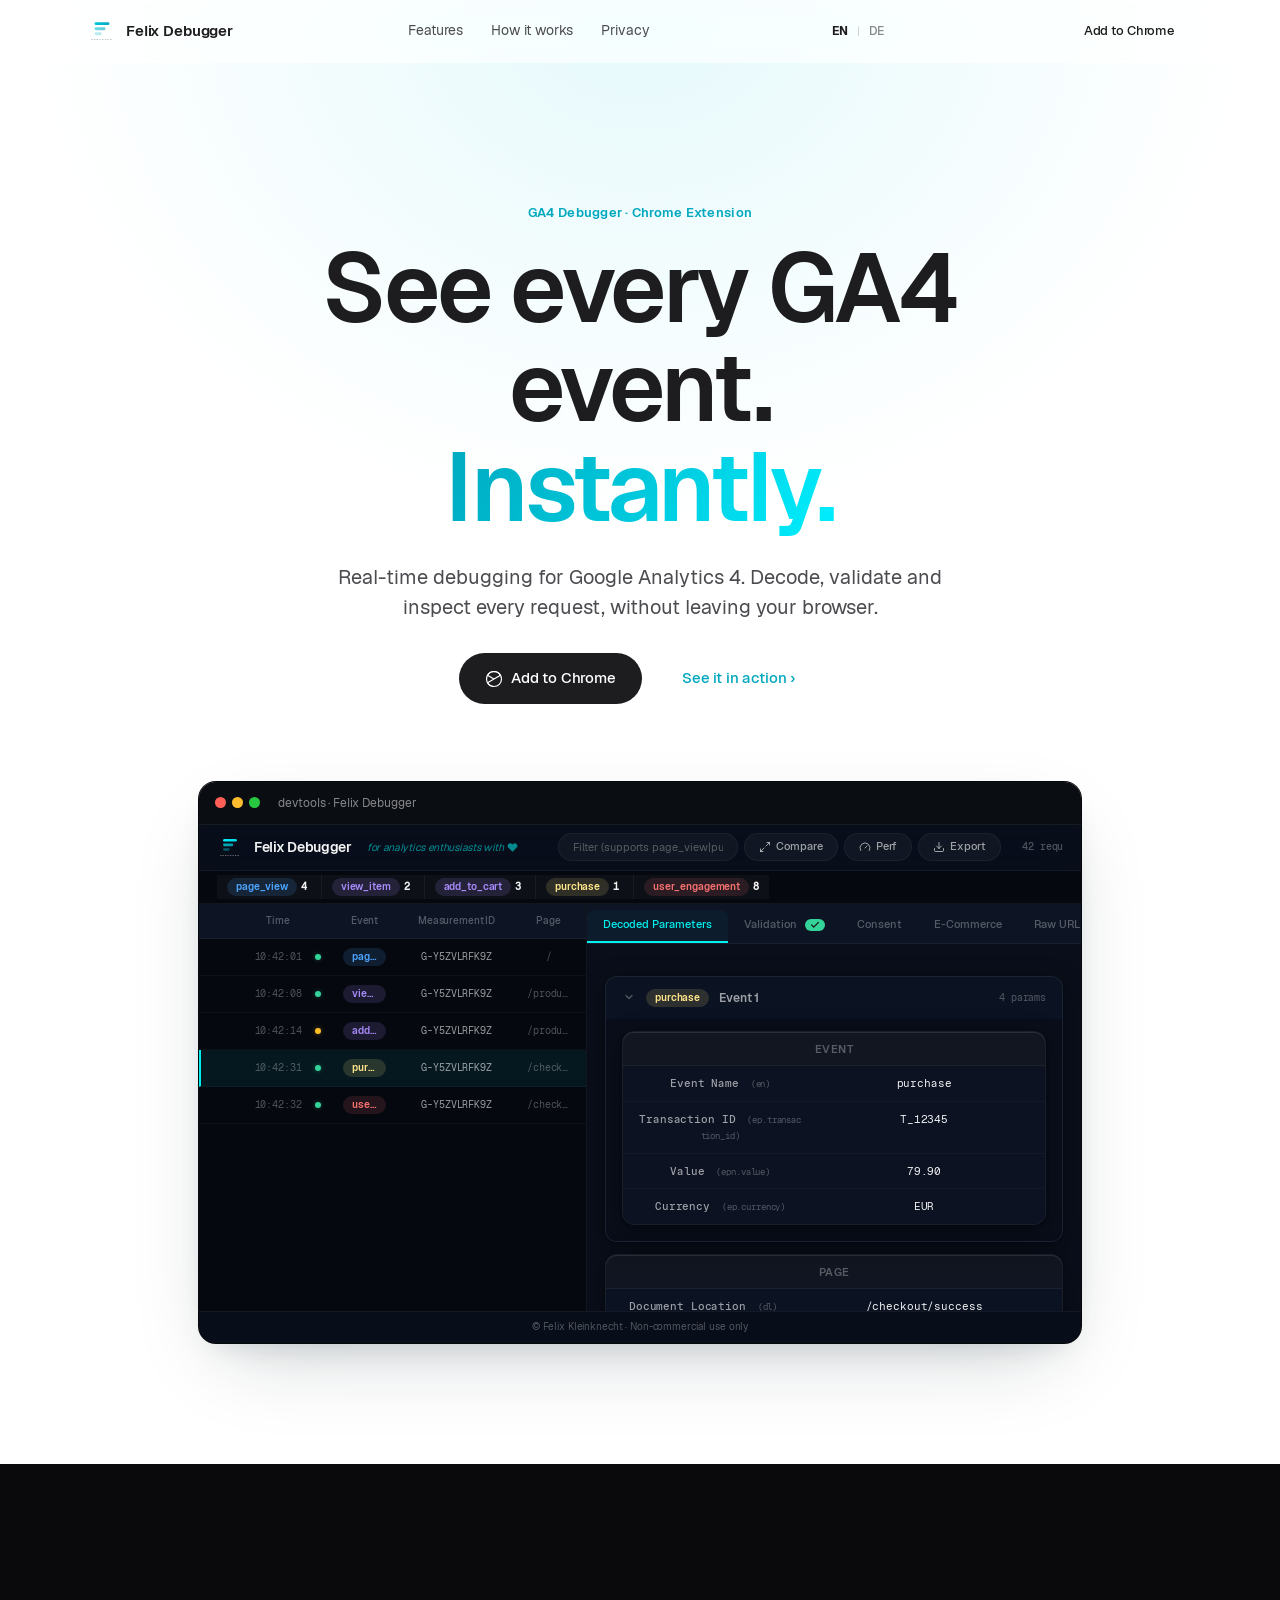
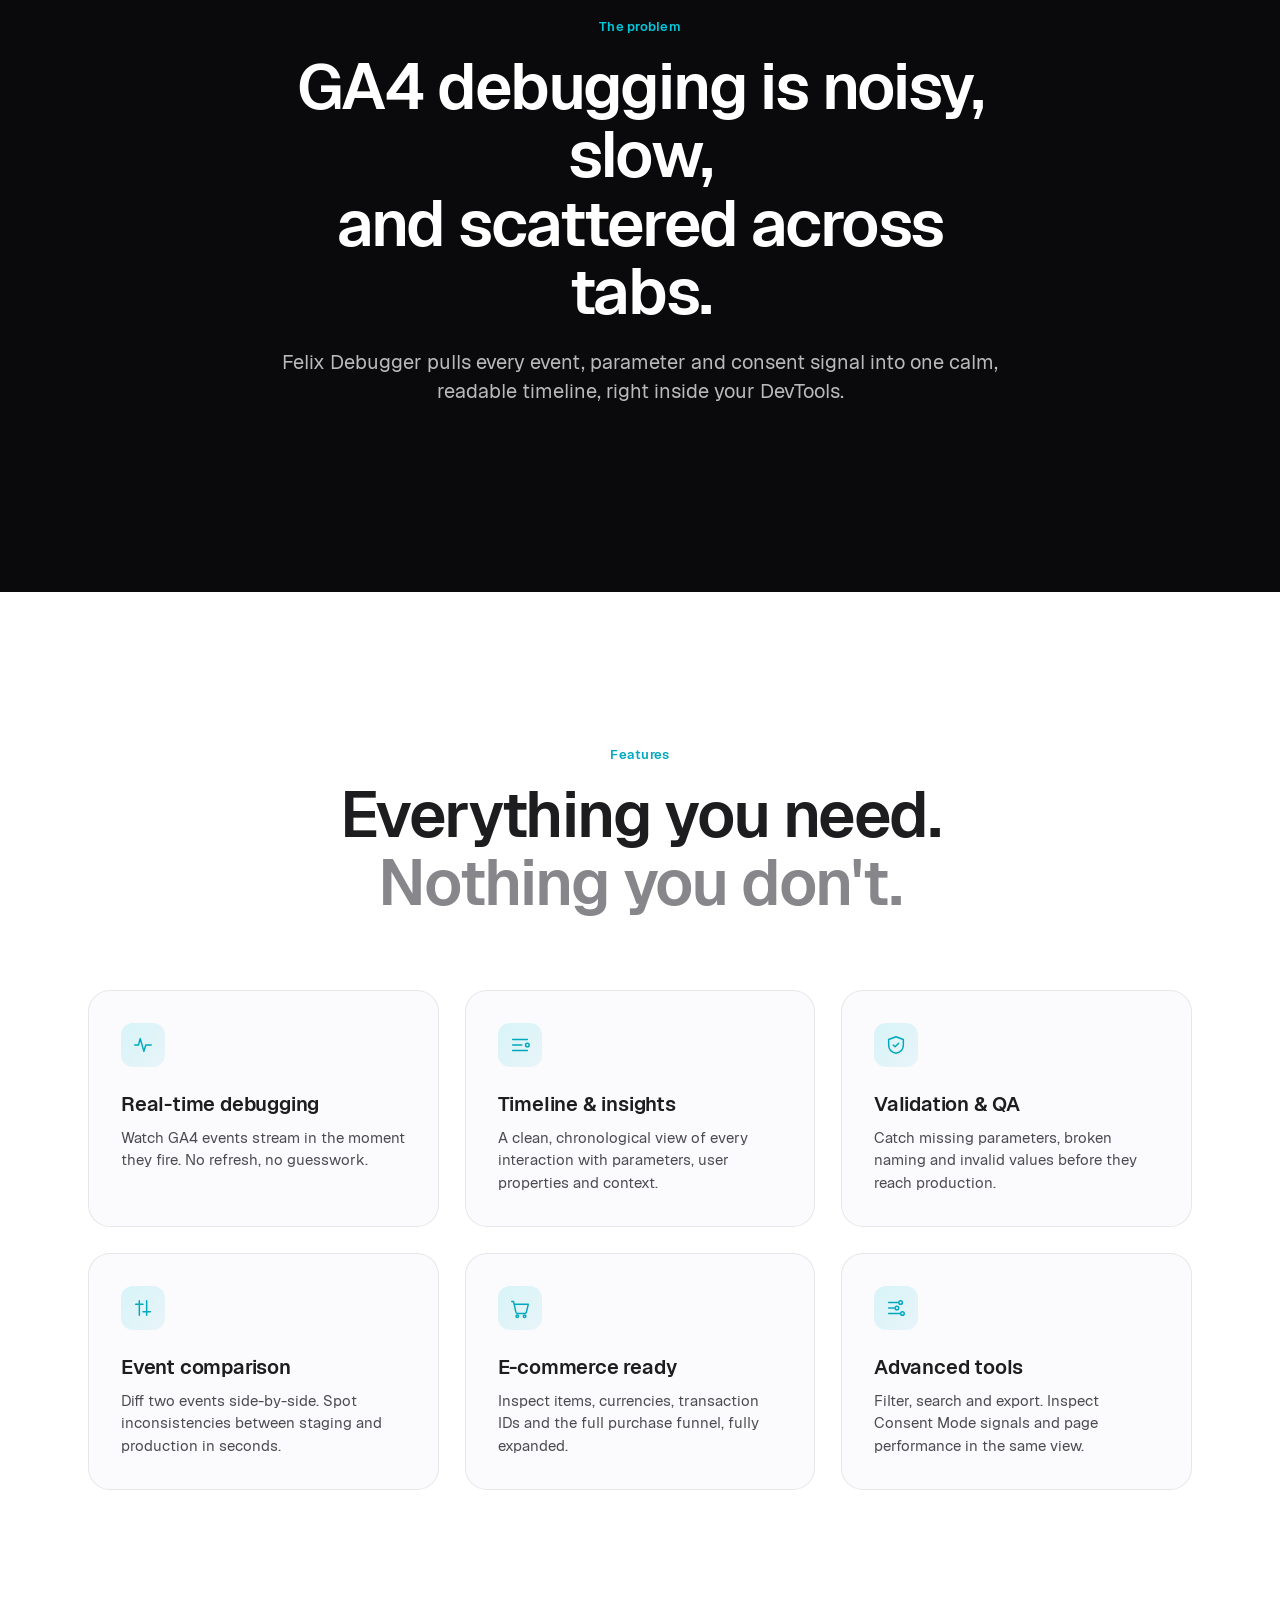
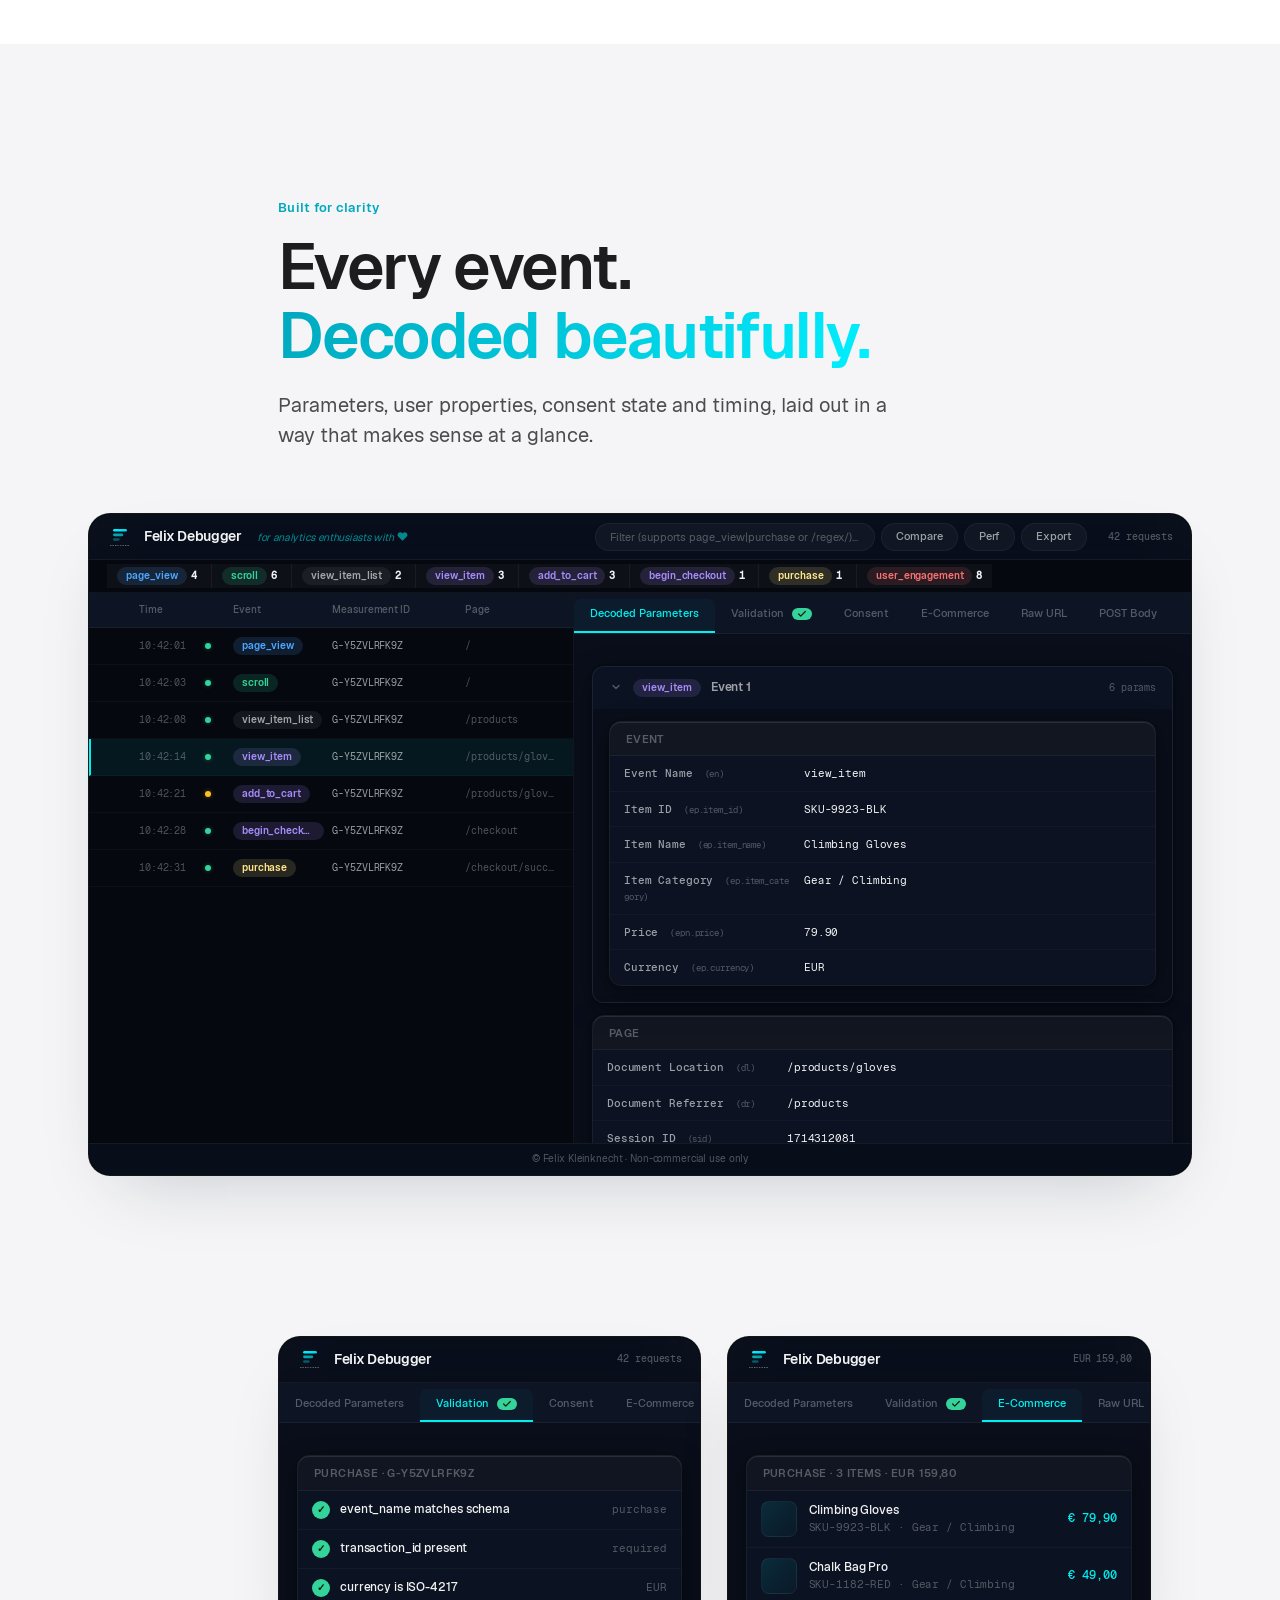
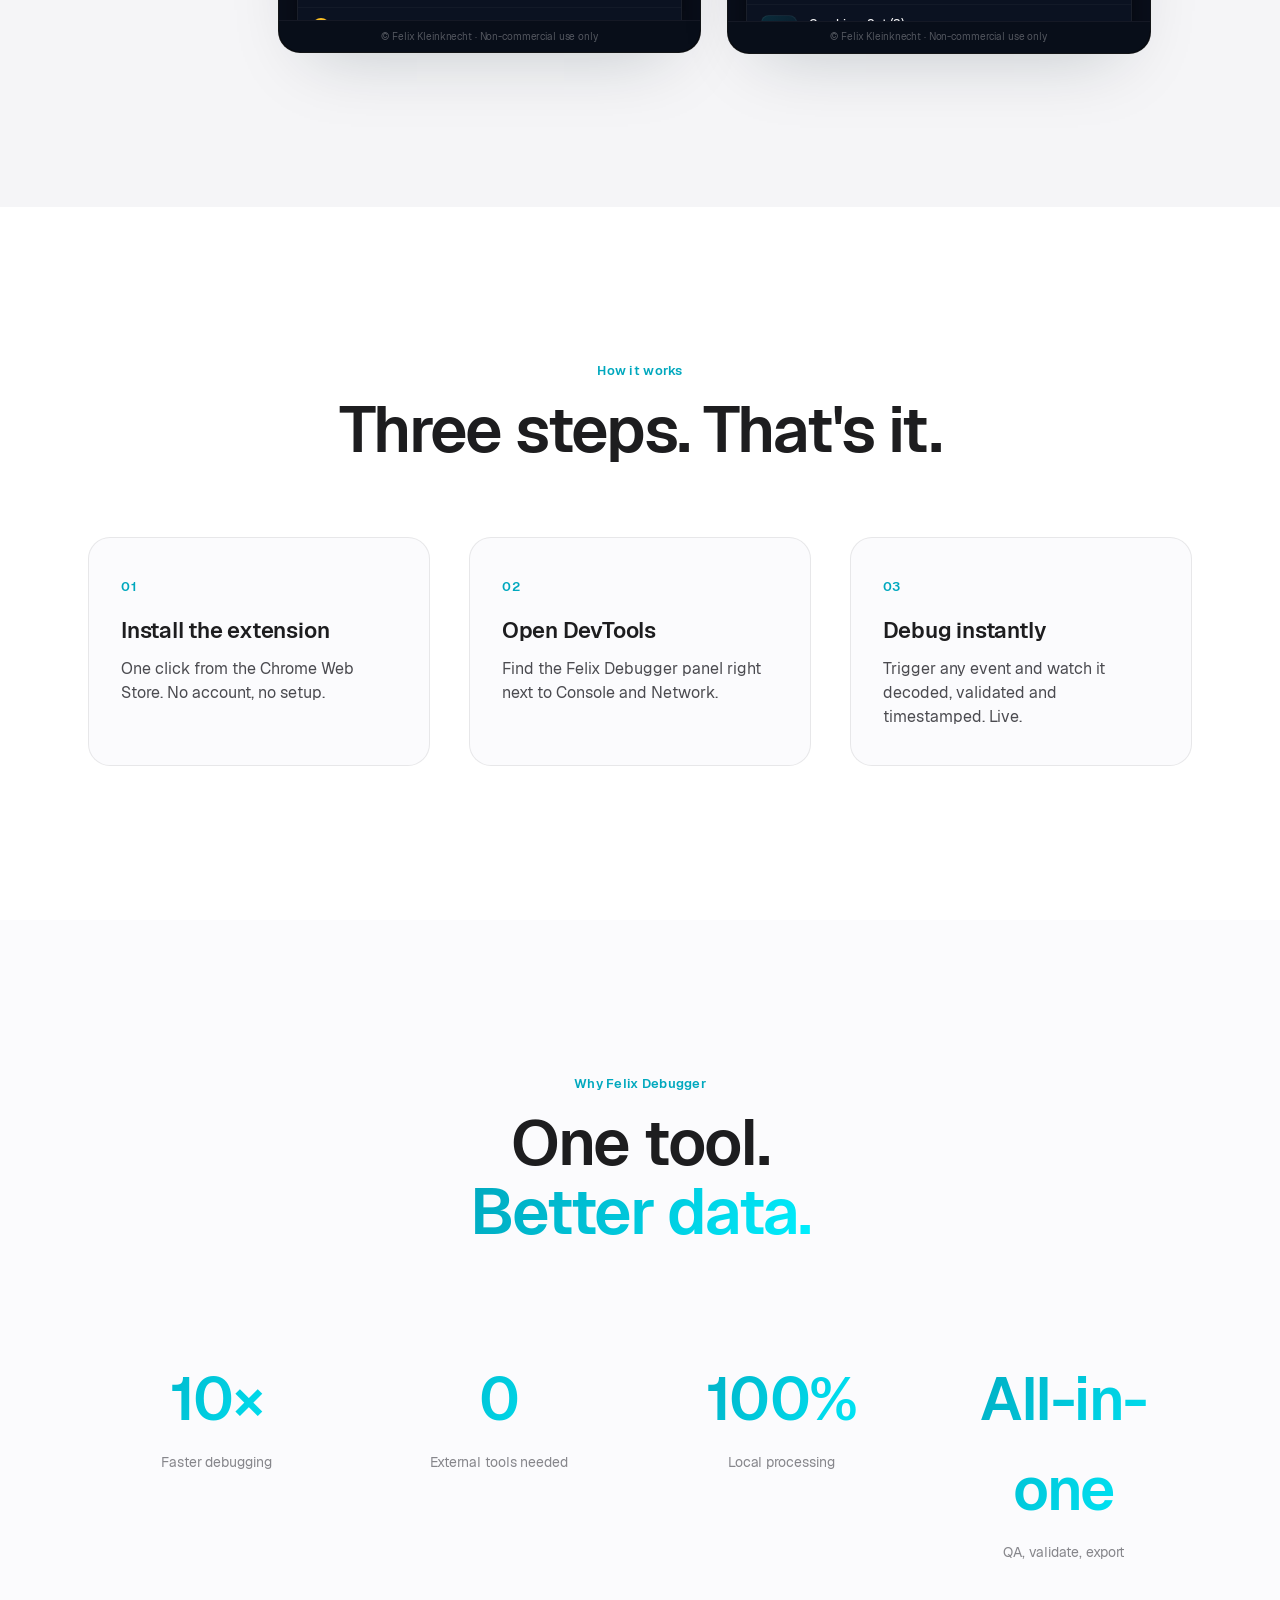
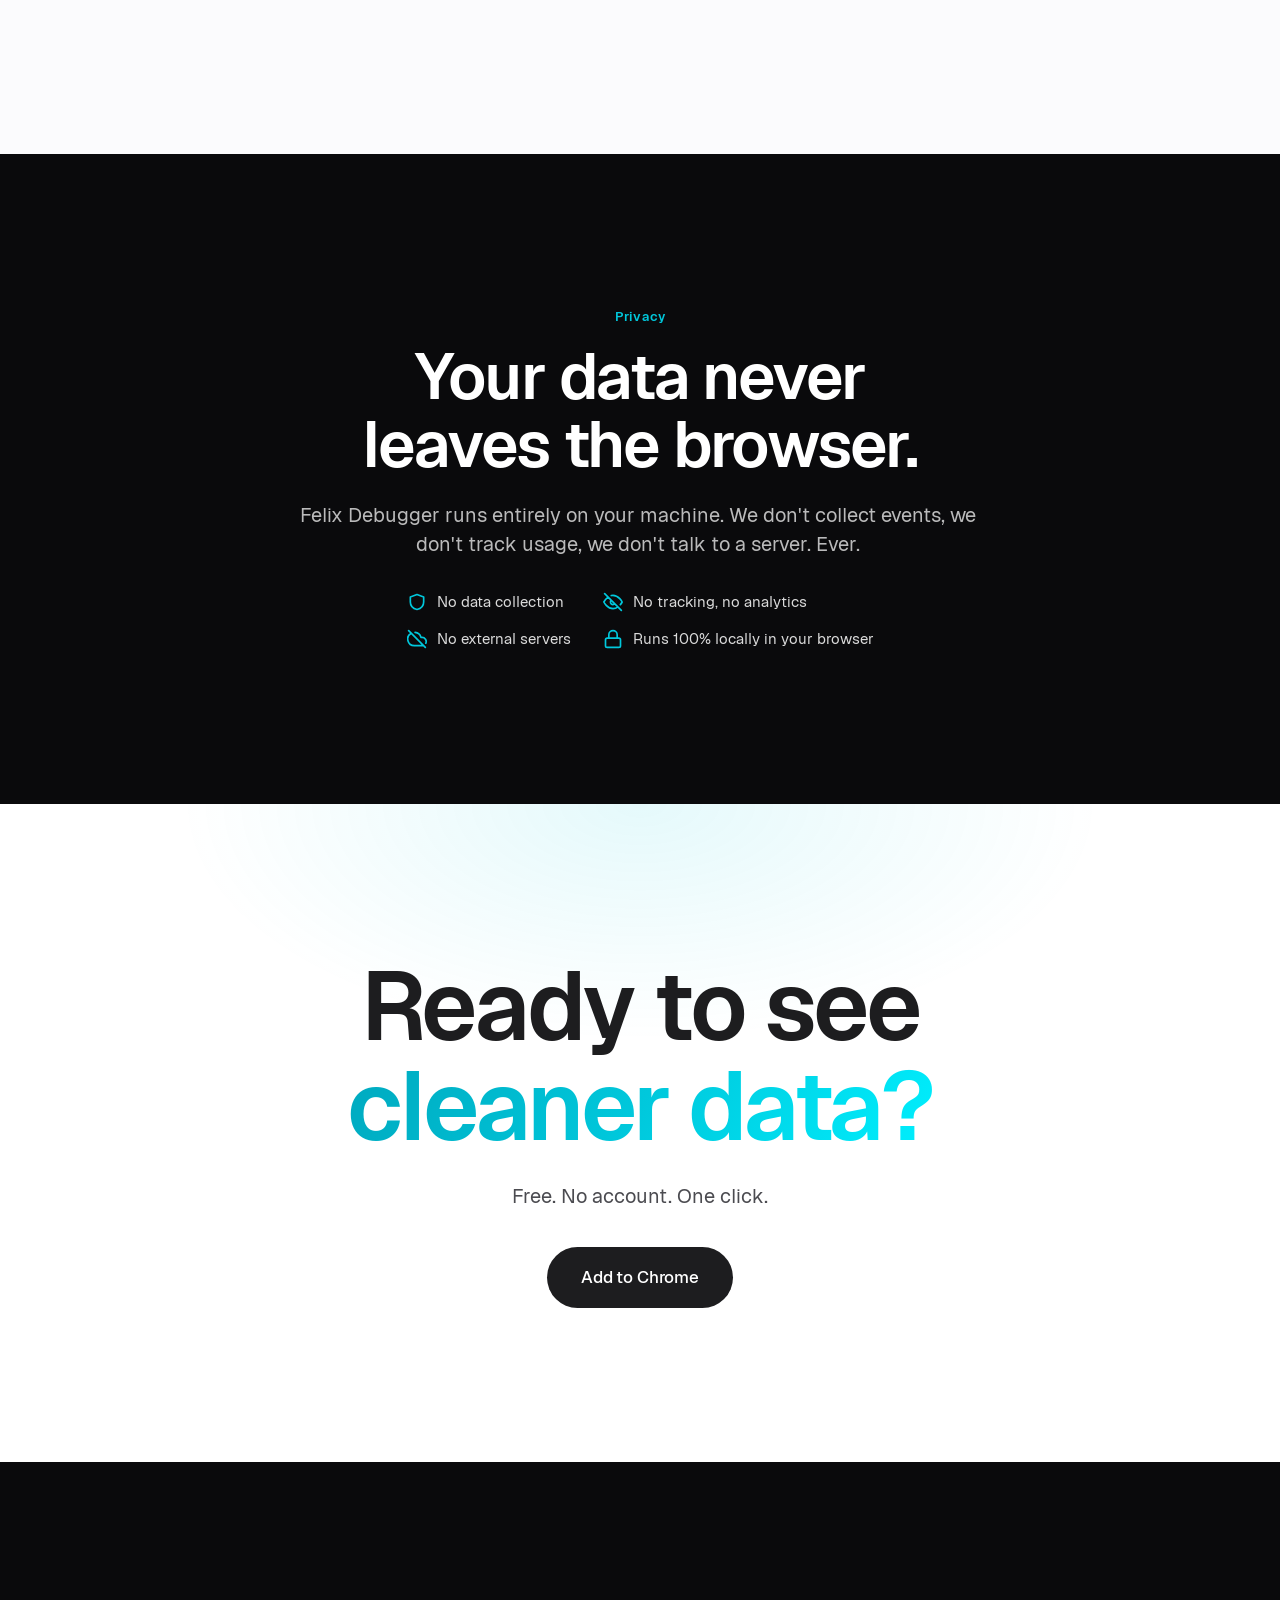
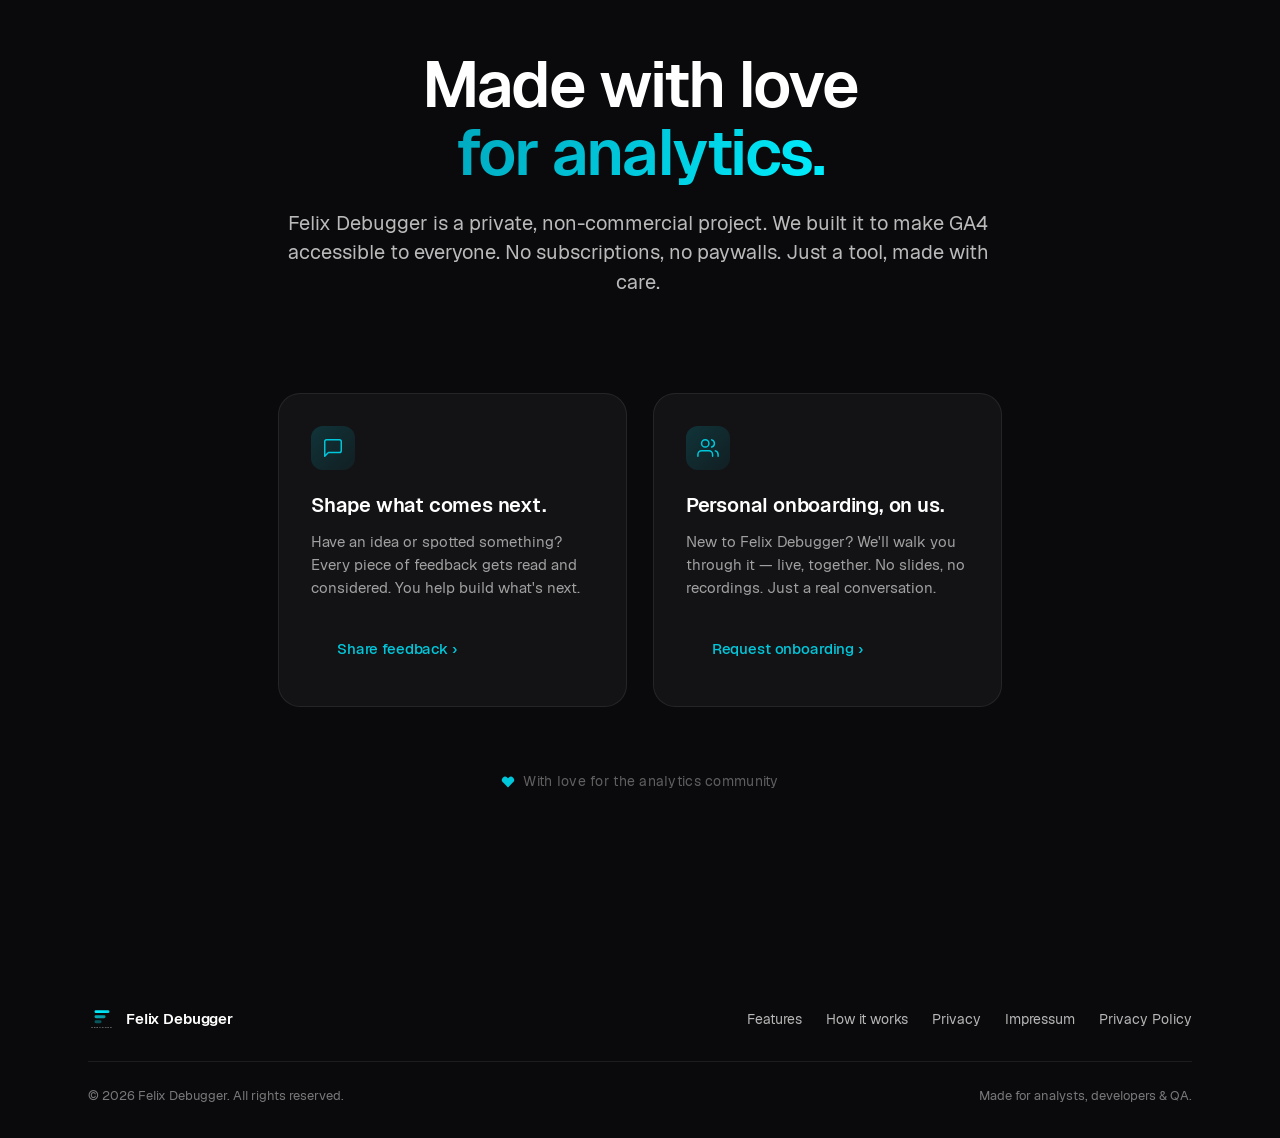
==== index.html @ de6aec2f "Initial commit" ====
<!DOCTYPE html>
<html lang="en">
<head>
  <meta charset="UTF-8" />
  <meta name="viewport" content="width=device-width, initial-scale=1.0, viewport-fit=cover" />
  <meta name="theme-color" content="#000000" />
  <meta http-equiv="Content-Security-Policy" content="default-src 'self'; script-src 'self' 'unsafe-inline' https://www.googletagmanager.com https://consent.cookiebot.com https://consentcdn.cookiebot.com; style-src 'self' 'unsafe-inline'; font-src 'self'; img-src 'self' data: http://imgsct.cookiebot.com https://imgsct.cookiebot.com https://www.googletagmanager.com; connect-src 'self' https://www.google-analytics.com https://*.google-analytics.com https://analytics.google.com https://region1.analytics.google.com https://stats.g.doubleclick.net https://consent.cookiebot.com https://consentcdn.cookiebot.com; frame-src 'self' https://www.googletagmanager.com https://consentcdn.cookiebot.com; base-uri 'none'; object-src 'none';" />

  <title>Felix Debugger – GA4 Debugger Chrome Extension | Google Analytics 4</title>
  <meta name="description" content="Felix Debugger is the free GA4 Debugger Chrome Extension. Decode, validate and inspect Google Analytics 4 events in real time — directly in DevTools. Built for analysts, developers and QA teams." />
  <meta name="keywords" content="GA4 Debugger, Google Analytics 4 Debugger, Felix Debugger, Chrome Extension, GA4 Chrome Extension, Analytics QA, Event Inspector, Tag Validation, GA4 Event Debugger" />
  <meta name="robots" content="index, follow, max-image-preview:large, max-snippet:-1, max-video-preview:-1" />
  <meta name="author" content="Felix Kleinknecht" />

  <!-- Open Graph -->
  <meta property="og:type" content="website" />
  <meta property="og:site_name" content="Felix Debugger" />
  <meta property="og:url" content="https://felix-debugger.de/" />
  <meta property="og:title" content="Felix Debugger – GA4 Debugger Chrome Extension" />
  <meta property="og:description" content="Decode, validate and inspect Google Analytics 4 events in real time. Free Chrome Extension for analysts, developers and QA teams." />
  <meta property="og:image" content="https://felix-debugger.de/assets/og-image.png" />
  <meta property="og:image:width" content="1200" />
  <meta property="og:image:height" content="630" />
  <meta property="og:locale" content="en_US" />

  <!-- Twitter -->
  <meta name="twitter:card" content="summary_large_image" />
  <meta name="twitter:title" content="Felix Debugger – GA4 Debugger Chrome Extension" />
  <meta name="twitter:description" content="Decode, validate and inspect Google Analytics 4 events in real time. Free Chrome Extension for analysts, developers and QA teams." />
  <meta name="twitter:image" content="https://felix-debugger.de/assets/og-image.png" />

  <link rel="icon" type="image/svg+xml" href="assets/Felix_Debugger_F3L2_Light_512_transparent.svg" />
  <link rel="apple-touch-icon" href="assets/Felix_Debugger_F3L2_Light_512.svg" />
  <link rel="canonical" href="https://felix-debugger.de/" />
  <link rel="sitemap" type="application/xml" href="/sitemap.xml" />

  <!-- DNS prefetch for external resources -->
  <link rel="dns-prefetch" href="//www.googletagmanager.com" />
  <link rel="dns-prefetch" href="//consent.cookiebot.com" />
  <link rel="dns-prefetch" href="//www.google-analytics.com" />

  <!-- Preload primary font weights -->
  <link rel="preload" href="assets/fonts/Geist-Regular.woff2" as="font" type="font/woff2" crossorigin />
  <link rel="preload" href="assets/fonts/Geist-SemiBold.woff2" as="font" type="font/woff2" crossorigin />

  <link rel="stylesheet" href="styles.css" />

  <!-- Cookiebot -->
  <script id="Cookiebot" src="https://consent.cookiebot.com/uc.js" data-cbid="8647a094-df0e-4e92-948e-bc080b73de7f" data-blockingmode="auto" type="text/javascript"></script>
  <!-- End Cookiebot -->

  <!-- Google Consent Mode defaults -->
  <script data-cookieconsent="ignore">
    window.dataLayer = window.dataLayer || [];
    function gtag() {
      dataLayer.push(arguments);
    }
    gtag("consent", "default", {
      ad_personalization: "denied",
      ad_storage: "denied",
      ad_user_data: "denied",
      analytics_storage: "denied",
      functionality_storage: "denied",
      personalization_storage: "denied",
      security_storage: "granted",
      wait_for_update: 500,
    });
    gtag("set", "ads_data_redaction", true);
    gtag("set", "url_passthrough", false);
  </script>
  <!-- End Google Consent Mode defaults -->

  <!-- Google Tag Manager -->
  <script>(function(w,d,s,l,i){w[l]=w[l]||[];w[l].push({'gtm.start':
  new Date().getTime(),event:'gtm.js'});var f=d.getElementsByTagName(s)[0],
  j=d.createElement(s),dl=l!='dataLayer'?'&l='+l:'';j.async=true;j.src=
  'https://www.googletagmanager.com/gtm.js?id='+i+dl;f.parentNode.insertBefore(j,f);
  })(window,document,'script','dataLayer','GTM-NXZNCG85');</script>
  <!-- End Google Tag Manager -->

  <!-- JSON-LD: SoftwareApplication -->
  <script type="application/ld+json">
  {
    "@context": "https://schema.org",
    "@type": "SoftwareApplication",
    "name": "Felix Debugger",
    "url": "https://felix-debugger.de/",
    "applicationCategory": "DeveloperApplication",
    "applicationSubCategory": "Analytics Debugger",
    "operatingSystem": "Chrome, Chromium, Microsoft Edge",
    "description": "Free GA4 Debugger Chrome Extension. Decode, validate and inspect Google Analytics 4 events in real time directly in DevTools. Built for analysts, developers and QA teams.",
    "screenshot": "https://felix-debugger.de/assets/og-image.png",
    "image": "https://felix-debugger.de/assets/og-image.png",
    "offers": {
      "@type": "Offer",
      "price": "0",
      "priceCurrency": "USD"
    },
    "author": {
      "@type": "Person",
      "name": "Felix Kleinknecht"
    },
    "publisher": {
      "@type": "Person",
      "name": "Felix Kleinknecht"
    }
  }
  </script>

  <!-- JSON-LD: WebSite -->
  <script type="application/ld+json">
  {
    "@context": "https://schema.org",
    "@type": "WebSite",
    "name": "Felix Debugger",
    "url": "https://felix-debugger.de/"
  }
  </script>
</head>
<body>

  <!-- Google Tag Manager (noscript) -->
  <noscript><iframe src="https://www.googletagmanager.com/ns.html?id=GTM-NXZNCG85"
  height="0" width="0" style="display:none;visibility:hidden"></iframe></noscript>
  <!-- End Google Tag Manager (noscript) -->

  <!-- ─────────────────────────────  HEADER  ───────────────────────────── -->
  <header class="nav" id="nav" role="banner">
    <div class="nav__inner">
      <a href="#top" class="nav__brand" aria-label="Felix Debugger">
        <img src="assets/Felix_Debugger_F3L2_Light_512_transparent.svg" alt="" class="nav__logo" width="28" height="28" />
        <span>Felix Debugger</span>
      </a>
      <nav class="nav__links" aria-label="Primary">
        <a href="#features" data-i18n="nav.features">Features</a>
        <a href="#how" data-i18n="nav.how">How it works</a>
        <a href="#privacy" data-i18n="nav.privacy">Privacy</a>
      </nav>
      <div class="lang-toggle" role="group" aria-label="Language">
        <button class="lang-toggle__btn" data-lang-btn="en">EN</button>
        <span class="lang-toggle__sep" aria-hidden="true">|</span>
        <button class="lang-toggle__btn" data-lang-btn="de">DE</button>
      </div>
      <a href="#" class="btn btn--small" data-store-link><span data-i18n="nav.cta">Add to Chrome</span></a>
    </div>
  </header>

  <main id="top">

    <!-- ─────────────────────────────  HERO  ───────────────────────────── -->
    <section class="hero" aria-labelledby="hero-title" data-ga-section="hero" data-ga-name="extension_intro">
      <div class="container hero__inner">
        <p class="eyebrow reveal" data-i18n="hero.eyebrow">GA4 Debugger · Chrome Extension</p>
        <h1 id="hero-title" class="display reveal" data-delay="60" data-i18n-html="hero.h1">
          See every GA4 event.<br />
          <span class="text-gradient">Instantly.</span>
        </h1>
        <p class="lede reveal" data-delay="120" data-i18n="hero.lede">
          Real-time debugging for Google Analytics 4. Decode, validate and inspect every request, without leaving your browser.
        </p>
        <div class="hero__cta reveal" data-delay="180">
          <a href="#" class="btn btn--primary" data-store-link>
            <svg width="18" height="18" viewBox="0 0 24 24" fill="none" aria-hidden="true"><circle cx="12" cy="12" r="10" stroke="currentColor" stroke-width="1.6"/><path d="M12 2a10 10 0 0 1 8.66 5L12 12 3.34 7A10 10 0 0 1 12 2Z M12 22a10 10 0 0 1-8.66-5L12 12 3.34 7" stroke="currentColor" stroke-width="1.6" stroke-linejoin="round"/></svg>
            <span data-i18n="hero.cta.primary">Add to Chrome</span>
          </a>
          <a href="#features" class="btn btn--ghost" data-i18n="hero.cta.ghost">See it in action ›</a>
        </div>

        <div class="hero__visual reveal" data-delay="240" aria-hidden="true">
          <div class="device device--tool">
            <div class="device__chrome">
              <span></span><span></span><span></span>
              <div class="device__url">devtools · Felix Debugger</div>
            </div>
            <div class="device__body">
              <!-- Tool Mock: Decoded Parameters view -->
              <div class="tool">
                <div class="tool__header">
                  <div class="tool__brand">
                    <img src="assets/Felix_Debugger_F3_Dark_512_transparent.svg" alt="" />
                    <span>Felix Debugger</span>
                    <span class="tool__heart">for analytics enthusiasts with
                      <svg width="11" height="11" viewBox="0 0 24 24" fill="currentColor" aria-hidden="true"><path d="M20.84 4.61a5.5 5.5 0 0 0-7.78 0L12 5.67l-1.06-1.06a5.5 5.5 0 0 0-7.78 7.78l1.06 1.06L12 21.23l7.78-7.78 1.06-1.06a5.5 5.5 0 0 0 0-7.78z"/></svg>
                    </span>
                  </div>
                  <div class="tool__actions">
                    <input class="tool__filter" placeholder="Filter (supports page_view|purchase or /regex/)…" />
                    <button class="tool__btn"><svg width="12" height="12" viewBox="0 0 24 24" fill="none" stroke="currentColor" stroke-width="2" stroke-linecap="round" stroke-linejoin="round"><path d="M16 3h5v5"/><path d="m21 3-7 7"/><path d="M8 21H3v-5"/><path d="m3 21 7-7"/></svg>Compare</button>
                    <button class="tool__btn"><svg width="12" height="12" viewBox="0 0 24 24" fill="none" stroke="currentColor" stroke-width="2" stroke-linecap="round" stroke-linejoin="round"><path d="m12 14 4-4"/><path d="M3.34 19a10 10 0 1 1 17.32 0"/></svg>Perf</button>
                    <button class="tool__btn"><svg width="12" height="12" viewBox="0 0 24 24" fill="none" stroke="currentColor" stroke-width="2" stroke-linecap="round" stroke-linejoin="round"><path d="M21 15v4a2 2 0 0 1-2 2H5a2 2 0 0 1-2-2v-4"/><polyline points="7 10 12 15 17 10"/><line x1="12" x2="12" y1="15" y2="3"/></svg>Export</button>
                    <span class="tool__count">42 requests</span>
                  </div>
                </div>
                <div class="tool__stats">
                  <span class="stat-chip"><span class="event-badge page_view badge-no-margin">page_view</span> <span class="stat-count">4</span></span>
                  <span class="stat-chip"><span class="event-badge view_item badge-no-margin">view_item</span> <span class="stat-count">2</span></span>
                  <span class="stat-chip"><span class="event-badge add_to_cart badge-no-margin">add_to_cart</span> <span class="stat-count">3</span></span>
                  <span class="stat-chip"><span class="event-badge purchase badge-no-margin">purchase</span> <span class="stat-count">1</span></span>
                  <span class="stat-chip"><span class="event-badge user_engagement badge-no-margin">user_engagement</span> <span class="stat-count">8</span></span>
                </div>
                <div class="tool__main">
                  <div class="tool__list">
                    <div class="tool__list-head">
                      <span class="col-check"></span><span class="col-time">Time</span>
                      <span class="col-status"></span><span class="col-event">Event</span>
                      <span class="col-tid">Measurement ID</span><span class="col-page">Page</span>
                    </div>
                    <div class="tool__rows">
                      <div class="tool__row">
                        <span class="col-check"></span><span class="col-time">10:42:01</span>
                        <span class="col-status"><span class="status-dot ok"></span></span>
                        <span class="col-event"><span class="event-badge page_view">page_view</span></span>
                        <span class="col-tid">G-Y5ZVLRFK9Z</span><span class="col-page">/</span>
                      </div>
                      <div class="tool__row">
                        <span class="col-check"></span><span class="col-time">10:42:08</span>
                        <span class="col-status"><span class="status-dot ok"></span></span>
                        <span class="col-event"><span class="event-badge view_item">view_item</span></span>
                        <span class="col-tid">G-Y5ZVLRFK9Z</span><span class="col-page">/products/gloves</span>
                      </div>
                      <div class="tool__row">
                        <span class="col-check"></span><span class="col-time">10:42:14</span>
                        <span class="col-status"><span class="status-dot warn"></span></span>
                        <span class="col-event"><span class="event-badge add_to_cart">add_to_cart</span></span>
                        <span class="col-tid">G-Y5ZVLRFK9Z</span><span class="col-page">/products/gloves</span>
                      </div>
                      <div class="tool__row selected">
                        <span class="col-check"></span><span class="col-time">10:42:31</span>
                        <span class="col-status"><span class="status-dot ok"></span></span>
                        <span class="col-event"><span class="event-badge purchase">purchase</span></span>
                        <span class="col-tid">G-Y5ZVLRFK9Z</span><span class="col-page">/checkout/success</span>
                      </div>
                      <div class="tool__row">
                        <span class="col-check"></span><span class="col-time">10:42:32</span>
                        <span class="col-status"><span class="status-dot ok"></span></span>
                        <span class="col-event"><span class="event-badge user_engagement">user_engagement</span></span>
                        <span class="col-tid">G-Y5ZVLRFK9Z</span><span class="col-page">/checkout/success</span>
                      </div>
                    </div>
                  </div>
                  <div class="tool__detail">
                    <div class="tool__tabs-wrap">
                      <nav class="tool__tabs">
                        <button class="tool__tab is-active">Decoded Parameters</button>
                        <button class="tool__tab">Validation <span class="tool__tab-badge tool__tab-badge--ok"><svg width="10" height="10" viewBox="0 0 24 24" fill="none" stroke="currentColor" stroke-width="3" stroke-linecap="round" stroke-linejoin="round"><path d="M20 6 9 17l-5-5"/></svg></span></button>
                        <button class="tool__tab">Consent</button>
                        <button class="tool__tab">E-Commerce</button>
                        <button class="tool__tab">Raw URL</button>
                      </nav>
                    </div>
                    <div class="tool__body">
                      <div class="tool__event-acc">
                        <div class="tool__event-acc-head">
                          <span class="tool__acc-arrow"><svg width="12" height="12" viewBox="0 0 24 24" fill="none" stroke="currentColor" stroke-width="2.5" stroke-linecap="round" stroke-linejoin="round"><path d="m9 18 6-6-6-6"/></svg></span>
                          <span class="event-badge purchase badge-no-margin">purchase</span>
                          <span class="tool__acc-name">Event 1</span>
                          <span class="tool__acc-count">4 params</span>
                        </div>
                        <div class="tool__event-acc-body">
                          <div class="param-group">
                            <div class="param-group-title">Event</div>
                            <div class="param-row"><span class="param-key">Event Name <span class="param-raw-key">(en)</span></span><span class="param-value">purchase</span></div>
                            <div class="param-row"><span class="param-key">Transaction ID <span class="param-raw-key">(ep.transaction_id)</span></span><span class="param-value">T_12345</span></div>
                            <div class="param-row"><span class="param-key">Value <span class="param-raw-key">(epn.value)</span></span><span class="param-value">79.90</span></div>
                            <div class="param-row"><span class="param-key">Currency <span class="param-raw-key">(ep.currency)</span></span><span class="param-value">EUR</span></div>
                          </div>
                        </div>
                      </div>
                      <div class="param-group">
                        <div class="param-group-title">Page</div>
                        <div class="param-row"><span class="param-key">Document Location <span class="param-raw-key">(dl)</span></span><span class="param-value">/checkout/success</span></div>
                        <div class="param-row"><span class="param-key">Document Referrer <span class="param-raw-key">(dr)</span></span><span class="param-value">/checkout</span></div>
                        <div class="param-row"><span class="param-key">Session ID <span class="param-raw-key">(sid)</span></span><span class="param-value">1714312081</span></div>
                      </div>
                    </div>
                  </div>
                </div>
                <div class="tool__footer">
                  <span>© Felix Kleinknecht · Non-commercial use only</span>
                </div>
              </div>
            </div>
          </div>
        </div>
      </div>
    </section>

    <!-- ─────────────────────────  PROBLEM → SOLUTION  ─────────────────────── -->
    <section class="section section--dark" aria-labelledby="ps-title" data-ga-section="solution_statement" data-ga-name="ga4_debugging_problem">
      <div class="container narrow">
        <p class="eyebrow eyebrow--light reveal" data-i18n="ps.eyebrow">The problem</p>
        <h2 id="ps-title" class="headline reveal" data-delay="60" data-i18n-html="ps.h2">
          GA4 debugging is noisy, slow,<br />and scattered across tabs.
        </h2>
        <p class="lede lede--light reveal" data-delay="140" data-i18n="ps.lede">
          Felix Debugger pulls every event, parameter and consent signal into one calm, readable timeline, right inside your DevTools.
        </p>
      </div>
    </section>

    <!-- ─────────────────────────────  FEATURES  ───────────────────────────── -->
    <section class="section" id="features" aria-labelledby="features-title" data-ga-section="features" data-ga-name="feature_overview">
      <div class="container">
        <header class="section__head">
          <p class="eyebrow reveal" data-i18n="feat.eyebrow">Features</p>
          <h2 id="features-title" class="headline reveal" data-delay="60" data-i18n-html="feat.h2">
            Everything you need.<br /><span class="text-muted">Nothing you don't.</span>
          </h2>
        </header>

        <div class="grid grid--3">
          <article class="card reveal">
            <div class="card__icon">
              <svg viewBox="0 0 24 24" fill="none" aria-hidden="true"><path d="M3 12h4l2-7 4 14 2-7h6" stroke="currentColor" stroke-width="1.6" stroke-linecap="round" stroke-linejoin="round"/></svg>
            </div>
            <h3 data-i18n="feat.1.h3">Real-time debugging</h3>
            <p data-i18n="feat.1.p">Watch GA4 events stream in the moment they fire. No refresh, no guesswork.</p>
          </article>

          <article class="card reveal" data-delay="60">
            <div class="card__icon">
              <svg viewBox="0 0 24 24" fill="none" aria-hidden="true"><path d="M4 6h16M4 12h10M4 18h16" stroke="currentColor" stroke-width="1.6" stroke-linecap="round"/><circle cx="20" cy="12" r="2" stroke="currentColor" stroke-width="1.6"/></svg>
            </div>
            <h3 data-i18n="feat.2.h3">Timeline &amp; insights</h3>
            <p data-i18n="feat.2.p">A clean, chronological view of every interaction with parameters, user properties and context.</p>
          </article>

          <article class="card reveal" data-delay="120">
            <div class="card__icon">
              <svg viewBox="0 0 24 24" fill="none" aria-hidden="true"><path d="M12 3 4 6v6c0 5 3.5 8 8 9 4.5-1 8-4 8-9V6l-8-3Z" stroke="currentColor" stroke-width="1.6" stroke-linejoin="round"/><path d="m9 12 2 2 4-4" stroke="currentColor" stroke-width="1.6" stroke-linecap="round" stroke-linejoin="round"/></svg>
            </div>
            <h3 data-i18n="feat.3.h3">Validation &amp; QA</h3>
            <p data-i18n="feat.3.p">Catch missing parameters, broken naming and invalid values before they reach production.</p>
          </article>

          <article class="card reveal" data-delay="60">
            <div class="card__icon">
              <svg viewBox="0 0 24 24" fill="none" aria-hidden="true"><path d="M8 4v16M16 4v16M4 8h8M12 16h8" stroke="currentColor" stroke-width="1.6" stroke-linecap="round"/></svg>
            </div>
            <h3 data-i18n="feat.4.h3">Event comparison</h3>
            <p data-i18n="feat.4.p">Diff two events side-by-side. Spot inconsistencies between staging and production in seconds.</p>
          </article>

          <article class="card reveal" data-delay="120">
            <div class="card__icon">
              <svg viewBox="0 0 24 24" fill="none" aria-hidden="true"><path d="M3 5h2l2.5 11.5a2 2 0 0 0 2 1.5h7.5a2 2 0 0 0 2-1.5L21 8H6" stroke="currentColor" stroke-width="1.6" stroke-linecap="round" stroke-linejoin="round"/><circle cx="9" cy="21" r="1.4" stroke="currentColor" stroke-width="1.6"/><circle cx="17" cy="21" r="1.4" stroke="currentColor" stroke-width="1.6"/></svg>
            </div>
            <h3 data-i18n="feat.5.h3">E-commerce ready</h3>
            <p data-i18n="feat.5.p">Inspect items, currencies, transaction IDs and the full purchase funnel, fully expanded.</p>
          </article>

          <article class="card reveal" data-delay="180">
            <div class="card__icon">
              <svg viewBox="0 0 24 24" fill="none" aria-hidden="true"><path d="M4 6h10M4 12h6M4 18h12" stroke="currentColor" stroke-width="1.6" stroke-linecap="round"/><circle cx="17" cy="6" r="2" stroke="currentColor" stroke-width="1.6"/><circle cx="13" cy="12" r="2" stroke="currentColor" stroke-width="1.6"/><circle cx="19" cy="18" r="2" stroke="currentColor" stroke-width="1.6"/></svg>
            </div>
            <h3 data-i18n="feat.6.h3">Advanced tools</h3>
            <p data-i18n="feat.6.p">Filter, search and export. Inspect Consent Mode signals and page performance in the same view.</p>
          </article>
        </div>
      </div>
    </section>

    <!-- ─────────────────────────────  SHOWCASE  ───────────────────────────── -->
    <section class="section section--feature" aria-labelledby="showcase-title" data-ga-section="showcase" data-ga-name="tool_preview">
      <div class="container narrow">
        <p class="eyebrow reveal" data-i18n="show.eyebrow">Built for clarity</p>
        <h2 id="showcase-title" class="headline reveal" data-delay="60" data-i18n-html="show.h2">
          Every event.<br /><span class="text-gradient">Decoded beautifully.</span>
        </h2>
        <p class="lede reveal" data-delay="120" data-i18n="show.lede">
          Parameters, user properties, consent state and timing, laid out in a way that makes sense at a glance.
        </p>
      </div>

      <div class="container">
        <div class="showcase reveal" data-delay="60" data-ga-section="showcase" data-ga-name="tool_mock_full_funnel">
          <div class="showcase__frame showcase__frame--tool">
            <!-- Tool Mock: full funnel timeline -->
            <div class="tool" aria-hidden="true">
              <div class="tool__header">
                <div class="tool__brand">
                  <img src="assets/Felix_Debugger_F3_Dark_512_transparent.svg" alt="" />
                  <span>Felix Debugger</span>
                  <span class="tool__heart">for analytics enthusiasts with <svg width="11" height="11" viewBox="0 0 24 24" fill="currentColor"><path d="M20.84 4.61a5.5 5.5 0 0 0-7.78 0L12 5.67l-1.06-1.06a5.5 5.5 0 0 0-7.78 7.78l1.06 1.06L12 21.23l7.78-7.78 1.06-1.06a5.5 5.5 0 0 0 0-7.78z"/></svg></span>
                </div>
                <div class="tool__actions">
                  <input class="tool__filter" placeholder="Filter (supports page_view|purchase or /regex/)…" />
                  <button class="tool__btn">Compare</button>
                  <button class="tool__btn">Perf</button>
                  <button class="tool__btn">Export</button>
                  <span class="tool__count">42 requests</span>
                </div>
              </div>
              <div class="tool__stats">
                <span class="stat-chip"><span class="event-badge page_view badge-no-margin">page_view</span> <span class="stat-count">4</span></span>
                <span class="stat-chip"><span class="event-badge scroll badge-no-margin">scroll</span> <span class="stat-count">6</span></span>
                <span class="stat-chip"><span class="event-badge default badge-no-margin">view_item_list</span> <span class="stat-count">2</span></span>
                <span class="stat-chip"><span class="event-badge view_item badge-no-margin">view_item</span> <span class="stat-count">3</span></span>
                <span class="stat-chip"><span class="event-badge add_to_cart badge-no-margin">add_to_cart</span> <span class="stat-count">3</span></span>
                <span class="stat-chip"><span class="event-badge begin_checkout badge-no-margin">begin_checkout</span> <span class="stat-count">1</span></span>
                <span class="stat-chip"><span class="event-badge purchase badge-no-margin">purchase</span> <span class="stat-count">1</span></span>
                <span class="stat-chip"><span class="event-badge user_engagement badge-no-margin">user_engagement</span> <span class="stat-count">8</span></span>
              </div>
              <div class="tool__main">
                <div class="tool__list">
                  <div class="tool__list-head">
                    <span class="col-check"></span><span class="col-time">Time</span>
                    <span class="col-status"></span><span class="col-event">Event</span>
                    <span class="col-tid">Measurement ID</span><span class="col-page">Page</span>
                  </div>
                  <div class="tool__rows">
                    <div class="tool__row"><span class="col-check"></span><span class="col-time">10:42:01</span><span class="col-status"><span class="status-dot ok"></span></span><span class="col-event"><span class="event-badge page_view">page_view</span></span><span class="col-tid">G-Y5ZVLRFK9Z</span><span class="col-page">/</span></div>
                    <div class="tool__row"><span class="col-check"></span><span class="col-time">10:42:03</span><span class="col-status"><span class="status-dot ok"></span></span><span class="col-event"><span class="event-badge scroll">scroll</span></span><span class="col-tid">G-Y5ZVLRFK9Z</span><span class="col-page">/</span></div>
                    <div class="tool__row"><span class="col-check"></span><span class="col-time">10:42:08</span><span class="col-status"><span class="status-dot ok"></span></span><span class="col-event"><span class="event-badge default">view_item_list</span></span><span class="col-tid">G-Y5ZVLRFK9Z</span><span class="col-page">/products</span></div>
                    <div class="tool__row selected"><span class="col-check"></span><span class="col-time">10:42:14</span><span class="col-status"><span class="status-dot ok"></span></span><span class="col-event"><span class="event-badge view_item">view_item</span></span><span class="col-tid">G-Y5ZVLRFK9Z</span><span class="col-page">/products/gloves</span></div>
                    <div class="tool__row"><span class="col-check"></span><span class="col-time">10:42:21</span><span class="col-status"><span class="status-dot warn"></span></span><span class="col-event"><span class="event-badge add_to_cart">add_to_cart</span></span><span class="col-tid">G-Y5ZVLRFK9Z</span><span class="col-page">/products/gloves</span></div>
                    <div class="tool__row"><span class="col-check"></span><span class="col-time">10:42:28</span><span class="col-status"><span class="status-dot ok"></span></span><span class="col-event"><span class="event-badge begin_checkout">begin_checkout</span></span><span class="col-tid">G-Y5ZVLRFK9Z</span><span class="col-page">/checkout</span></div>
                    <div class="tool__row"><span class="col-check"></span><span class="col-time">10:42:31</span><span class="col-status"><span class="status-dot ok"></span></span><span class="col-event"><span class="event-badge purchase">purchase</span></span><span class="col-tid">G-Y5ZVLRFK9Z</span><span class="col-page">/checkout/success</span></div>
                  </div>
                </div>
                <div class="tool__detail">
                  <div class="tool__tabs-wrap">
                    <nav class="tool__tabs">
                      <button class="tool__tab is-active">Decoded Parameters</button>
                      <button class="tool__tab">Validation <span class="tool__tab-badge tool__tab-badge--ok"><svg width="10" height="10" viewBox="0 0 24 24" fill="none" stroke="currentColor" stroke-width="3" stroke-linecap="round" stroke-linejoin="round"><path d="M20 6 9 17l-5-5"/></svg></span></button>
                      <button class="tool__tab">Consent</button>
                      <button class="tool__tab">E-Commerce</button>
                      <button class="tool__tab">Raw URL</button>
                      <button class="tool__tab">POST Body</button>
                    </nav>
                  </div>
                  <div class="tool__body">
                    <div class="tool__event-acc">
                      <div class="tool__event-acc-head">
                        <span class="tool__acc-arrow"><svg width="12" height="12" viewBox="0 0 24 24" fill="none" stroke="currentColor" stroke-width="2.5" stroke-linecap="round" stroke-linejoin="round"><path d="m9 18 6-6-6-6"/></svg></span>
                        <span class="event-badge view_item badge-no-margin">view_item</span>
                        <span class="tool__acc-name">Event 1</span>
                        <span class="tool__acc-count">6 params</span>
                      </div>
                      <div class="tool__event-acc-body">
                        <div class="param-group">
                          <div class="param-group-title">Event</div>
                          <div class="param-row"><span class="param-key">Event Name <span class="param-raw-key">(en)</span></span><span class="param-value">view_item</span></div>
                          <div class="param-row"><span class="param-key">Item ID <span class="param-raw-key">(ep.item_id)</span></span><span class="param-value">SKU-9923-BLK</span></div>
                          <div class="param-row"><span class="param-key">Item Name <span class="param-raw-key">(ep.item_name)</span></span><span class="param-value">Climbing Gloves</span></div>
                          <div class="param-row"><span class="param-key">Item Category <span class="param-raw-key">(ep.item_category)</span></span><span class="param-value">Gear / Climbing</span></div>
                          <div class="param-row"><span class="param-key">Price <span class="param-raw-key">(epn.price)</span></span><span class="param-value">79.90</span></div>
                          <div class="param-row"><span class="param-key">Currency <span class="param-raw-key">(ep.currency)</span></span><span class="param-value">EUR</span></div>
                        </div>
                      </div>
                    </div>
                    <div class="param-group">
                      <div class="param-group-title">Page</div>
                      <div class="param-row"><span class="param-key">Document Location <span class="param-raw-key">(dl)</span></span><span class="param-value">/products/gloves</span></div>
                      <div class="param-row"><span class="param-key">Document Referrer <span class="param-raw-key">(dr)</span></span><span class="param-value">/products</span></div>
                      <div class="param-row"><span class="param-key">Session ID <span class="param-raw-key">(sid)</span></span><span class="param-value">1714312081</span></div>
                    </div>
                  </div>
                </div>
              </div>
              <div class="tool__footer"><span>© Felix Kleinknecht · Non-commercial use only</span></div>
            </div>
          </div>
        </div>
      </div>

      <div class="container narrow narrow--top">
        <div class="grid grid--2">
          <div class="showcase showcase--small reveal" data-ga-section="showcase" data-ga-name="tool_mock_validation">
            <div class="showcase__frame showcase__frame--tool">
              <!-- Validation Mock -->
              <div class="tool" aria-hidden="true">
                <div class="tool__header">
                  <div class="tool__brand">
                    <img src="assets/Felix_Debugger_F3_Dark_512_transparent.svg" alt="" />
                    <span>Felix Debugger</span>
                  </div>
                  <div class="tool__actions">
                    <span class="tool__count">42 requests</span>
                  </div>
                </div>
                <div class="tool__main">
                  <div class="tool__detail">
                    <div class="tool__tabs-wrap">
                      <nav class="tool__tabs">
                        <button class="tool__tab">Decoded Parameters</button>
                        <button class="tool__tab is-active">Validation <span class="tool__tab-badge tool__tab-badge--ok"><svg width="10" height="10" viewBox="0 0 24 24" fill="none" stroke="currentColor" stroke-width="3" stroke-linecap="round" stroke-linejoin="round"><path d="M20 6 9 17l-5-5"/></svg></span></button>
                        <button class="tool__tab">Consent</button>
                        <button class="tool__tab">E-Commerce</button>
                      </nav>
                    </div>
                    <div class="tool__body">
                      <div class="param-group">
                        <div class="param-group-title">purchase · G-Y5ZVLRFK9Z</div>
                        <div class="val-row">
                          <span class="val-badge val-badge--ok">✓</span>
                          <span class="val-row__title">event_name matches schema</span>
                          <span class="val-row__hint">purchase</span>
                        </div>
                        <div class="val-row">
                          <span class="val-badge val-badge--ok">✓</span>
                          <span class="val-row__title">transaction_id present</span>
                          <span class="val-row__hint">required</span>
                        </div>
                        <div class="val-row">
                          <span class="val-badge val-badge--ok">✓</span>
                          <span class="val-row__title">currency is ISO-4217</span>
                          <span class="val-row__hint">EUR</span>
                        </div>
                        <div class="val-row">
                          <span class="val-badge val-badge--warn">!</span>
                          <span class="val-row__title">value should be numeric</span>
                          <span class="val-row__hint">got "79,90"</span>
                        </div>
                        <div class="val-row">
                          <span class="val-badge val-badge--err">×</span>
                          <span class="val-row__title">items[].item_brand missing</span>
                          <span class="val-row__hint">recommended</span>
                        </div>
                      </div>
                    </div>
                  </div>
                </div>
                <div class="tool__footer"><span>© Felix Kleinknecht · Non-commercial use only</span></div>
              </div>
            </div>
          </div>

          <div class="showcase showcase--small reveal" data-delay="80" data-ga-section="showcase" data-ga-name="tool_mock_ecommerce">
            <div class="showcase__frame showcase__frame--tool">
              <!-- E-Commerce Mock -->
              <div class="tool" aria-hidden="true">
                <div class="tool__header">
                  <div class="tool__brand">
                    <img src="assets/Felix_Debugger_F3_Dark_512_transparent.svg" alt="" />
                    <span>Felix Debugger</span>
                  </div>
                  <div class="tool__actions">
                    <span class="tool__count">EUR 159,80</span>
                  </div>
                </div>
                <div class="tool__main">
                  <div class="tool__detail">
                    <div class="tool__tabs-wrap">
                      <nav class="tool__tabs">
                        <button class="tool__tab">Decoded Parameters</button>
                        <button class="tool__tab">Validation <span class="tool__tab-badge tool__tab-badge--ok"><svg width="10" height="10" viewBox="0 0 24 24" fill="none" stroke="currentColor" stroke-width="3" stroke-linecap="round" stroke-linejoin="round"><path d="M20 6 9 17l-5-5"/></svg></span></button>
                        <button class="tool__tab is-active">E-Commerce</button>
                        <button class="tool__tab">Raw URL</button>
                      </nav>
                    </div>
                    <div class="tool__body">
                      <div class="param-group">
                        <div class="param-group-title">purchase · 3 items · EUR 159,80</div>
                        <div class="ec-item">
                          <div class="ec-item__icon"></div>
                          <div>
                            <div class="ec-item__name">Climbing Gloves</div>
                            <div class="ec-item__id">SKU-9923-BLK · Gear / Climbing</div>
                          </div>
                          <div class="ec-item__price">€ 79,90</div>
                        </div>
                        <div class="ec-item">
                          <div class="ec-item__icon"></div>
                          <div>
                            <div class="ec-item__name">Chalk Bag Pro</div>
                            <div class="ec-item__id">SKU-1182-RED · Gear / Climbing</div>
                          </div>
                          <div class="ec-item__price">€ 49,00</div>
                        </div>
                        <div class="ec-item">
                          <div class="ec-item__icon"></div>
                          <div>
                            <div class="ec-item__name">Carabiner Set (3)</div>
                            <div class="ec-item__id">SKU-3320-SLV · Gear / Hardware</div>
                          </div>
                          <div class="ec-item__price">€ 30,90</div>
                        </div>
                      </div>
                    </div>
                  </div>
                </div>
                <div class="tool__footer"><span>© Felix Kleinknecht · Non-commercial use only</span></div>
              </div>
            </div>
          </div>
        </div>
      </div>
    </section>

    <!-- ─────────────────────────  HOW IT WORKS  ─────────────────────── -->
    <section class="section" id="how" aria-labelledby="how-title" data-ga-section="how_it_works" data-ga-name="installation_steps">
      <div class="container">
        <header class="section__head">
          <p class="eyebrow reveal" data-i18n="how.eyebrow">How it works</p>
          <h2 id="how-title" class="headline reveal" data-delay="60" data-i18n="how.h2">Three steps. That's it.</h2>
        </header>

        <ol class="steps">
          <li class="step reveal">
            <span class="step__num">01</span>
            <h3 data-i18n="how.1.h3">Install the extension</h3>
            <p data-i18n="how.1.p">One click from the Chrome Web Store. No account, no setup.</p>
          </li>
          <li class="step reveal" data-delay="80">
            <span class="step__num">02</span>
            <h3 data-i18n="how.2.h3">Open DevTools</h3>
            <p data-i18n="how.2.p">Find the Felix Debugger panel right next to Console and Network.</p>
          </li>
          <li class="step reveal" data-delay="160">
            <span class="step__num">03</span>
            <h3 data-i18n="how.3.h3">Debug instantly</h3>
            <p data-i18n="how.3.p">Trigger any event and watch it decoded, validated and timestamped. Live.</p>
          </li>
        </ol>
      </div>
    </section>

    <!-- ─────────────────────────  WHY FELIX  ─────────────────────── -->
    <section class="section section--why" aria-labelledby="why-title" data-ga-section="why_felix" data-ga-name="product_stats">
      <div class="container">
        <header class="section__head">
          <p class="eyebrow reveal" data-i18n="why.eyebrow">Why Felix Debugger</p>
          <h2 id="why-title" class="headline reveal" data-delay="60" data-i18n-html="why.h2">
            One tool.<br /><span class="text-gradient">Better data.</span>
          </h2>
        </header>

        <div class="grid grid--4">
          <div class="why reveal"><strong>10×</strong><span data-i18n="why.1.label">Faster debugging</span></div>
          <div class="why reveal" data-delay="60"><strong>0</strong><span data-i18n="why.2.label">External tools needed</span></div>
          <div class="why reveal" data-delay="120"><strong>100%</strong><span data-i18n="why.3.label">Local processing</span></div>
          <div class="why reveal" data-delay="180"><strong>All-in-one</strong><span data-i18n="why.4.label">QA, validate, export</span></div>
        </div>
      </div>
    </section>

    <!-- ─────────────────────────  PRIVACY / TRUST  ─────────────────────── -->
    <section class="section section--privacy" id="privacy" aria-labelledby="privacy-title" data-ga-section="privacy" data-ga-name="privacy_guarantee">
      <div class="container narrow">
        <p class="eyebrow eyebrow--light reveal" data-i18n="priv.eyebrow">Privacy</p>
        <h2 id="privacy-title" class="headline reveal" data-delay="60" data-i18n-html="priv.h2">
          Your data never<br />leaves the browser.
        </h2>
        <p class="lede lede--light reveal" data-delay="140" data-i18n="priv.lede">
          Felix Debugger runs entirely on your machine. We don't collect events, we don't track usage, we don't talk to a server. Ever.
        </p>

        <ul class="privacy-list reveal" data-delay="200">
          <li>
            <svg width="20" height="20" viewBox="0 0 24 24" fill="none" aria-hidden="true"><path d="M12 3 4 6v6c0 5 3.5 8 8 9 4.5-1 8-4 8-9V6l-8-3Z" stroke="currentColor" stroke-width="2" stroke-linecap="round" stroke-linejoin="round"/></svg>
            <span data-i18n="priv.1">No data collection</span>
          </li>
          <li>
            <svg width="20" height="20" viewBox="0 0 24 24" fill="none" aria-hidden="true"><path d="M17.94 17.94A10.07 10.07 0 0 1 12 20c-7 0-11-8-11-8a18.45 18.45 0 0 1 5.06-5.94M9.9 4.24A9.12 9.12 0 0 1 12 4c7 0 11 8 11 8a18.5 18.5 0 0 1-2.16 3.19m-6.72-1.07a3 3 0 1 1-4.24-4.24M2 2l20 20" stroke="currentColor" stroke-width="2" stroke-linecap="round" stroke-linejoin="round"/></svg>
            <span data-i18n="priv.2">No tracking, no analytics</span>
          </li>
          <li>
            <svg width="20" height="20" viewBox="0 0 24 24" fill="none" aria-hidden="true"><path d="M22.61 16.95A5 5 0 0 0 18 10h-1.26a8 8 0 0 0-7.05-6M5 5a8 8 0 0 0 4 15h9a5 5 0 0 0 1.7-.3M2 2l20 20" stroke="currentColor" stroke-width="2" stroke-linecap="round" stroke-linejoin="round"/></svg>
            <span data-i18n="priv.3">No external servers</span>
          </li>
          <li>
            <svg width="20" height="20" viewBox="0 0 24 24" fill="none" aria-hidden="true"><rect x="3" y="11" width="18" height="11" rx="2" stroke="currentColor" stroke-width="2" stroke-linecap="round" stroke-linejoin="round"/><path d="M7 11V7a5 5 0 0 1 10 0v4" stroke="currentColor" stroke-width="2" stroke-linecap="round" stroke-linejoin="round"/></svg>
            <span data-i18n="priv.4">Runs 100% locally in your browser</span>
          </li>
        </ul>
      </div>
    </section>

    <!-- ─────────────────────────  CTA  ─────────────────────── -->
    <section class="section section--cta" id="install" aria-labelledby="cta-title" data-ga-section="cta" data-ga-name="install_cta">
      <div class="container narrow text-center">
        <h2 id="cta-title" class="display reveal" data-i18n-html="cta.h2">
          Ready to see<br /><span class="text-gradient">cleaner data?</span>
        </h2>
        <p class="lede reveal" data-delay="80" data-i18n="cta.lede">Free. No account. One click.</p>
        <div class="hero__cta hero__cta--center reveal" data-delay="160">
          <a href="#" class="btn btn--primary btn--large" data-store-link>
            <span data-i18n="cta.btn">Add to Chrome</span>
          </a>
        </div>
      </div>
    </section>

    <!-- ─────────────────────────  COMMUNITY  ─────────────────────── -->
    <section class="section section--community" aria-labelledby="community-title" data-ga-section="community" data-ga-name="community_engagement">
      <div class="container narrow text-center">
        <p class="eyebrow eyebrow--light reveal" data-i18n="com.eyebrow">Community</p>
        <h2 id="community-title" class="headline reveal" data-delay="60" data-i18n-html="com.h2">
          Made with love<br /><span class="text-gradient">for analytics.</span>
        </h2>
        <p class="lede lede--light reveal" data-delay="120" data-i18n="com.lede">
          Felix Debugger is a private, non-commercial project — built to make GA4 accessible to everyone. No subscriptions, no paywalls. Just a tool, made with care.
        </p>
      </div>

      <div class="container narrow narrow--top">
        <div class="grid grid--2">
          <div class="com-card reveal" data-delay="60">
            <div class="com-card__icon">
              <svg viewBox="0 0 24 24" fill="none" aria-hidden="true"><path d="M21 15a2 2 0 0 1-2 2H7l-4 4V5a2 2 0 0 1 2-2h14a2 2 0 0 1 2 2z" stroke="currentColor" stroke-width="1.6" stroke-linecap="round" stroke-linejoin="round"/></svg>
            </div>
            <h3 data-i18n="com.1.h3">Shape what comes next.</h3>
            <p data-i18n="com.1.p">Have an idea or spotted something? Every piece of feedback gets read and considered. You help build what's next.</p>
            <a href="mailto:felixdebugger@gmail.com" class="btn btn--ghost com-card__link" data-i18n="com.1.btn" data-ga-label="feedback">Share feedback ›</a>
          </div>
          <div class="com-card reveal" data-delay="160">
            <div class="com-card__icon">
              <svg viewBox="0 0 24 24" fill="none" aria-hidden="true"><path d="M17 21v-2a4 4 0 0 0-4-4H5a4 4 0 0 0-4 4v2" stroke="currentColor" stroke-width="1.6" stroke-linecap="round" stroke-linejoin="round"/><circle cx="9" cy="7" r="4" stroke="currentColor" stroke-width="1.6" stroke-linecap="round" stroke-linejoin="round"/><path d="M23 21v-2a4 4 0 0 0-3-3.87M16 3.13a4 4 0 0 1 0 7.75" stroke="currentColor" stroke-width="1.6" stroke-linecap="round" stroke-linejoin="round"/></svg>
            </div>
            <h3 data-i18n="com.2.h3">Personal onboarding, on us.</h3>
            <p data-i18n="com.2.p">New to Felix Debugger? We'll walk you through it — live, together. No slides, no recordings. Just a real conversation.</p>
            <a href="mailto:felixdebugger@gmail.com" class="btn btn--ghost com-card__link" data-i18n="com.2.btn" data-ga-label="onboarding">Request onboarding ›</a>
          </div>
        </div>
      </div>

      <div class="container text-center">
        <p class="com-love reveal" data-delay="200">
          <svg width="14" height="14" viewBox="0 0 24 24" fill="currentColor" aria-hidden="true"><path d="M20.84 4.61a5.5 5.5 0 0 0-7.78 0L12 5.67l-1.06-1.06a5.5 5.5 0 0 0-7.78 7.78l1.06 1.06L12 21.23l7.78-7.78 1.06-1.06a5.5 5.5 0 0 0 0-7.78z"/></svg>
          <span data-i18n="com.love">With love for the analytics community</span>
        </p>
      </div>
    </section>

  </main>

  <!-- ─────────────────────────  FOOTER  ─────────────────────── -->
  <footer class="footer" role="contentinfo">
    <div class="container">
      <div class="footer__top">
        <a href="#top" class="nav__brand nav__brand--footer">
          <img src="assets/Felix_Debugger_F3_Dark_512_transparent.svg" alt="" class="nav__logo" width="24" height="24" />
          <span>Felix Debugger</span>
        </a>
        <nav class="footer__nav" aria-label="Footer">
          <a href="#features" data-i18n="footer.features">Features</a>
          <a href="#how" data-i18n="footer.how">How it works</a>
          <a href="#privacy" data-i18n="footer.privacy">Privacy</a>
          <a href="impressum.html" data-i18n="footer.impressum">Impressum</a>
          <a href="datenschutz.html" data-i18n="footer.policy">Privacy Policy</a>
        </nav>
      </div>
      <div class="footer__base">
        <span>© <span id="year"></span> <span data-i18n="footer.rights">Felix Debugger. All rights reserved.</span></span>
        <span data-i18n="footer.tagline">Made for analysts, developers &amp; QA.</span>
      </div>
    </div>
  </footer>

  <script src="script.js" defer></script>
  <script src="i18n.js" defer></script>
</body>
</html>
---- styles.css ----
/* =========================================================
   Felix Debugger · Apple-style design system
   ========================================================= */

/* ── Geist (sans) ─────────────────────────────────────── */
@font-face {
  font-family: 'Geist';
  font-style: normal;
  font-weight: 400;
  font-display: swap;
  src: url('assets/fonts/Geist-Regular.woff2') format('woff2');
}
@font-face {
  font-family: 'Geist';
  font-style: normal;
  font-weight: 500;
  font-display: swap;
  src: url('assets/fonts/Geist-Medium.woff2') format('woff2');
}
@font-face {
  font-family: 'Geist';
  font-style: normal;
  font-weight: 600;
  font-display: swap;
  src: url('assets/fonts/Geist-SemiBold.woff2') format('woff2');
}
@font-face {
  font-family: 'Geist';
  font-style: normal;
  font-weight: 700;
  font-display: swap;
  src: url('assets/fonts/Geist-Bold.woff2') format('woff2');
}

/* ── Geist Mono ──────────────────────────────────────── */
@font-face {
  font-family: 'Geist Mono';
  font-style: normal;
  font-weight: 400;
  font-display: swap;
  src: url('assets/fonts/GeistMono-Regular.woff2') format('woff2');
}
@font-face {
  font-family: 'Geist Mono';
  font-style: normal;
  font-weight: 500;
  font-display: swap;
  src: url('assets/fonts/GeistMono-Medium.woff2') format('woff2');
}

:root {
  /* Color */
  --c-ink:        #1d1d1f;
  --c-ink-soft:   #4b4b50;
  --c-ink-mute:   #86868b;
  --c-line:       rgba(0, 0, 0, 0.08);
  --c-bg:         #ffffff;
  --c-bg-alt:     #fbfbfd;
  --c-bg-dark:    #0a0a0c;
  --c-bg-feature: #f5f5f7;

  --c-accent:     #00C8DC;
  --c-accent-2:   #00A8BE;
  --c-accent-3:   #00F0FF;

  /* Type */
  --f-sans: 'Geist', -apple-system, BlinkMacSystemFont, 'SF Pro Display', 'Inter', 'Helvetica Neue', Helvetica, Arial, sans-serif;
  --f-mono: 'Geist Mono', ui-monospace, SFMono-Regular, 'SF Mono', Menlo, Consolas, monospace;

  /* Layout */
  --maxw: 1200px;
  --maxw-narrow: 820px;
  --pad-x: clamp(20px, 5vw, 48px);

  /* Motion */
  --ease: cubic-bezier(0.22, 1, 0.36, 1);
}

/* =========================================================
   Reset
   ========================================================= */
*,
*::before,
*::after { box-sizing: border-box; }

html, body { margin: 0; padding: 0; }

html {
  scroll-behavior: smooth;
  -webkit-text-size-adjust: 100%;
  scroll-padding-top: 72px;
}

body {
  background: var(--c-bg);
  color: var(--c-ink);
  font-family: var(--f-sans);
  font-feature-settings: 'cv11', 'ss01', 'ss03';
  font-weight: 400;
  line-height: 1.5;
  -webkit-font-smoothing: antialiased;
  -moz-osx-font-smoothing: grayscale;
  text-rendering: optimizeLegibility;
}

img, svg { display: block; max-width: 100%; }
a { color: inherit; text-decoration: none; }
button { font: inherit; cursor: pointer; border: 0; background: transparent; color: inherit; }
ul, ol { margin: 0; padding: 0; list-style: none; }

::selection { background: var(--c-accent); color: #001114; }

/* =========================================================
   Layout primitives
   ========================================================= */
.container {
  width: 100%;
  max-width: var(--maxw);
  margin-inline: auto;
  padding-inline: var(--pad-x);
}
.narrow      { max-width: var(--maxw-narrow); }
.narrow--top { margin-top: clamp(40px, 8vw, 96px); }

.text-center { text-align: center; }
.text-muted  { color: var(--c-ink-mute); }

.text-gradient {
  background: linear-gradient(120deg, var(--c-accent-2) 0%, var(--c-accent) 50%, var(--c-accent-3) 100%);
  -webkit-background-clip: text;
  background-clip: text;
  -webkit-text-fill-color: transparent;
  color: transparent;
}

/* =========================================================
   Typography
   ========================================================= */
.eyebrow {
  font-size: 13px;
  font-weight: 600;
  letter-spacing: 0.02em;
  color: var(--c-accent-2);
  text-transform: none;
  margin: 0 0 16px;
}
.eyebrow--light { color: var(--c-accent); }

.display {
  font-size: clamp(44px, 7.5vw, 96px);
  font-weight: 600;
  line-height: 1.04;
  letter-spacing: -0.035em;
  margin: 0 0 24px;
}

.headline {
  font-size: clamp(36px, 5.2vw, 64px);
  font-weight: 600;
  line-height: 1.07;
  letter-spacing: -0.025em;
  margin: 0 0 20px;
}

.lede {
  font-size: clamp(18px, 1.6vw, 22px);
  font-weight: 400;
  line-height: 1.45;
  color: var(--c-ink-soft);
  max-width: 640px;
  margin: 0 0 32px;
}
.lede--light { color: rgba(255,255,255,0.72); max-width: 720px; }

h3 {
  font-size: 20px;
  font-weight: 600;
  letter-spacing: -0.01em;
  margin: 0 0 8px;
}

p { margin: 0; }

/* =========================================================
   Buttons
   ========================================================= */
.btn {
  display: inline-flex;
  align-items: center;
  justify-content: center;
  gap: 8px;
  padding: 14px 26px;
  border-radius: 999px;
  font-size: 15px;
  font-weight: 500;
  letter-spacing: -0.01em;
  transition: transform 0.25s var(--ease), background 0.25s var(--ease), color 0.25s var(--ease), box-shadow 0.25s var(--ease);
  white-space: nowrap;
}
.btn--small  { padding: 9px 18px; font-size: 13px; }
.btn--large  { padding: 18px 34px; font-size: 17px; }

.btn--primary {
  background: var(--c-ink);
  color: #fff;
}
.btn--primary:hover {
  background: #000;
  transform: translateY(-1px);
  box-shadow: 0 14px 40px -16px rgba(0,0,0,0.4);
}

.btn--ghost {
  color: var(--c-accent-2);
}
.btn--ghost:hover {
  color: var(--c-ink);
}

/* =========================================================
   Header / Nav
   ========================================================= */
.nav {
  position: fixed;
  top: 0; left: 0; right: 0;
  z-index: 100;
  background: rgba(255,255,255,0.72);
  backdrop-filter: saturate(180%) blur(20px);
  -webkit-backdrop-filter: saturate(180%) blur(20px);
  border-bottom: 1px solid transparent;
  transition: border-color 0.3s var(--ease), background 0.3s var(--ease);
}
.nav.is-scrolled {
  border-bottom-color: var(--c-line);
  background: rgba(255,255,255,0.85);
}
.nav__inner {
  max-width: var(--maxw);
  margin-inline: auto;
  padding: 12px var(--pad-x);
  display: flex;
  align-items: center;
  justify-content: space-between;
  gap: 24px;
}
.nav__brand {
  display: inline-flex;
  align-items: center;
  gap: 10px;
  font-size: 15px;
  font-weight: 600;
  letter-spacing: -0.01em;
  color: var(--c-ink);
}
.nav__logo { width: 28px; height: 28px; }
.nav__links {
  display: flex;
  gap: 28px;
  font-size: 14px;
  color: var(--c-ink-soft);
}
.nav__links a { transition: color 0.2s var(--ease); }
.nav__links a:hover { color: var(--c-ink); }

@media (max-width: 720px) {
  .nav__links { display: none; }
}

/* =========================================================
   Hero
   ========================================================= */
.hero {
  position: relative;
  padding: clamp(120px, 18vw, 200px) 0 clamp(60px, 10vw, 120px);
  overflow: hidden;
  text-align: center;
  background:
    radial-gradient(ellipse 80% 60% at 50% 0%, rgba(0, 200, 220, 0.10) 0%, rgba(0,200,220,0) 60%),
    var(--c-bg);
}
.hero__inner { max-width: 980px; margin-inline: auto; }
.hero .eyebrow { display: inline-block; }
.hero .lede { margin-inline: auto; }

.hero__cta {
  display: flex;
  gap: 14px;
  justify-content: center;
  align-items: center;
  flex-wrap: wrap;
  margin-bottom: 64px;
}
.hero__cta--center { margin-bottom: 0; }

/* Device mock */
.hero__visual { margin-top: clamp(40px, 6vw, 80px); }

.device {
  position: relative;
  margin-inline: auto;
  width: min(100%, 1040px);
  border-radius: 18px;
  background: linear-gradient(180deg, #f7f7f9, #ececef);
  box-shadow:
    0 1px 0 rgba(255,255,255,0.7) inset,
    0 30px 80px -30px rgba(0, 30, 40, 0.25),
    0 12px 32px -16px rgba(0, 30, 40, 0.18);
  overflow: hidden;
  border: 1px solid var(--c-line);
}
.device__chrome {
  display: flex;
  align-items: center;
  gap: 6px;
  padding: 12px 16px;
  border-bottom: 1px solid var(--c-line);
  background: #fafafc;
}
.device__chrome span {
  width: 11px; height: 11px; border-radius: 50%;
  background: #d8d8df;
}
.device__chrome span:nth-child(1) { background: #ff5f57; }
.device__chrome span:nth-child(2) { background: #febc2e; }
.device__chrome span:nth-child(3) { background: #28c840; }
.device__url {
  margin-left: 12px;
  font-size: 12px;
  color: var(--c-ink-mute);
  letter-spacing: -0.005em;
}
.device__body {
  background: #fff;
  aspect-ratio: 16 / 9;
}
.device__placeholder {
  position: relative;
  height: 100%;
  padding: 32px;
  display: flex;
  flex-direction: column;
  gap: 14px;
  background:
    repeating-linear-gradient(0deg, transparent 0 31px, rgba(0,0,0,0.025) 31px 32px);
}
.ph-row {
  height: 14px;
  border-radius: 6px;
  background: linear-gradient(90deg, #eef0f3, #f5f6f8);
}
.ph-row--head  { width: 32%; height: 18px; background: linear-gradient(90deg, #1d1d1f, #2e2e33); }
.ph-row--accent {
  background: linear-gradient(90deg, rgba(0,200,220,0.25), rgba(0,200,220,0.08));
  width: 60%;
}
.ph-caption {
  margin-top: auto;
  font-size: 11px;
  color: var(--c-ink-mute);
  letter-spacing: 0.04em;
}
.ph-caption--center { text-align: center; }

/* =========================================================
   Generic section
   ========================================================= */
.section {
  padding: clamp(80px, 12vw, 160px) 0;
  position: relative;
}
.section__head {
  text-align: center;
  margin-bottom: clamp(40px, 6vw, 72px);
}
.section__head .lede { margin-inline: auto; }

.section--feature { background: var(--c-bg-feature); }

.section--dark {
  background: var(--c-bg-dark);
  color: #fff;
  text-align: center;
}
.section--dark .headline { color: #fff; }
.section--dark .lede { margin-inline: auto; }

.section--why { background: var(--c-bg-alt); }
.section--why .section__head { text-align: center; }

/* =========================================================
   Grids
   ========================================================= */
.grid {
  display: grid;
  gap: clamp(16px, 2vw, 28px);
}
.grid--2 { grid-template-columns: repeat(2, 1fr); }
.grid--3 { grid-template-columns: repeat(3, 1fr); }
.grid--4 { grid-template-columns: repeat(4, 1fr); }

@media (max-width: 900px) {
  .grid--3, .grid--4 { grid-template-columns: repeat(2, 1fr); }
}
@media (max-width: 560px) {
  .grid--2, .grid--3, .grid--4 { grid-template-columns: 1fr; }
}

/* =========================================================
   Feature cards
   ========================================================= */
.card {
  padding: 32px;
  border-radius: 22px;
  background: var(--c-bg-alt);
  border: 1px solid var(--c-line);
  transition: transform 0.4s var(--ease), box-shadow 0.4s var(--ease), border-color 0.4s var(--ease);
}
.card:hover {
  transform: translateY(-4px);
  box-shadow: 0 24px 60px -28px rgba(0, 30, 40, 0.18);
  border-color: rgba(0, 200, 220, 0.35);
}
.card__icon {
  width: 44px; height: 44px;
  border-radius: 12px;
  display: flex; align-items: center; justify-content: center;
  background: linear-gradient(135deg, rgba(0, 200, 220, 0.14), rgba(0, 168, 190, 0.08));
  color: var(--c-accent-2);
  margin-bottom: 22px;
}
.card__icon svg { width: 22px; height: 22px; }
.card p { color: var(--c-ink-soft); font-size: 15px; line-height: 1.5; }

/* =========================================================
   Showcase
   ========================================================= */
.showcase {
  margin-top: clamp(40px, 6vw, 64px);
}
.showcase__frame {
  width: 100%;
  aspect-ratio: 16 / 8.5;
  border-radius: 22px;
  background:
    linear-gradient(135deg, #ffffff, #f0f1f4);
  border: 1px solid var(--c-line);
  display: flex;
  align-items: center;
  justify-content: center;
  position: relative;
  overflow: hidden;
  box-shadow: 0 30px 70px -32px rgba(0,30,40,0.22);
}
.showcase__frame::before {
  content: '';
  position: absolute; inset: 0;
  background:
    repeating-linear-gradient(0deg, transparent 0 31px, rgba(0,0,0,0.025) 31px 32px),
    repeating-linear-gradient(90deg, transparent 0 31px, rgba(0,0,0,0.02) 31px 32px);
  pointer-events: none;
}
.showcase--small .showcase__frame { aspect-ratio: 4 / 3; }

/* =========================================================
   Steps (How it works)
   ========================================================= */
.steps {
  display: grid;
  grid-template-columns: repeat(3, 1fr);
  gap: clamp(20px, 3vw, 40px);
  counter-reset: step;
}
.step {
  padding: 36px 32px;
  border-radius: 22px;
  background: var(--c-bg-alt);
  border: 1px solid var(--c-line);
}
.step__num {
  display: inline-block;
  font-size: 13px;
  font-weight: 600;
  letter-spacing: 0.06em;
  color: var(--c-accent-2);
  margin-bottom: 18px;
}
.step h3 { font-size: 22px; margin-bottom: 10px; }
.step p  { color: var(--c-ink-soft); font-size: 16px; }

@media (max-width: 760px) { .steps { grid-template-columns: 1fr; } }

/* =========================================================
   Why
   ========================================================= */
.why {
  text-align: center;
  padding: 36px 24px;
}
.why strong {
  display: block;
  font-size: clamp(40px, 5vw, 60px);
  font-weight: 600;
  letter-spacing: -0.025em;
  background: linear-gradient(120deg, var(--c-accent-2), var(--c-accent-3));
  -webkit-background-clip: text;
  background-clip: text;
  -webkit-text-fill-color: transparent;
  margin-bottom: 6px;
}
.why span {
  font-size: 14px;
  color: var(--c-ink-mute);
  letter-spacing: -0.005em;
}

/* =========================================================
   Privacy
   ========================================================= */
.section--privacy {
  background: var(--c-bg-dark);
  color: #fff;
  text-align: center;
}
.section--privacy .headline { color: #fff; }

.privacy-list {
  display: grid;
  grid-template-columns: repeat(2, max-content);
  gap: 14px 32px;
  justify-content: center;
  margin-top: 16px;
}
.privacy-list li {
  display: flex;
  align-items: center;
  gap: 10px;
  font-size: 15px;
  color: rgba(255,255,255,0.85);
}
.privacy-list svg { color: var(--c-accent); }

@media (max-width: 540px) {
  .privacy-list { grid-template-columns: 1fr; }
}

/* =========================================================
   CTA
   ========================================================= */
.section--cta {
  text-align: center;
  background:
    radial-gradient(ellipse 60% 60% at 50% 0%, rgba(0,200,220,0.10) 0%, transparent 60%),
    var(--c-bg);
}
.section--cta .lede { margin-inline: auto; margin-bottom: 36px; }

/* =========================================================
   Community section
   ========================================================= */
.section--community {
  background: var(--c-bg-dark);
  color: #fff;
  text-align: center;
}
.section--community .headline { color: #fff; }

.com-card {
  padding: 32px;
  border-radius: 22px;
  background: rgba(255,255,255,0.04);
  border: 1px solid rgba(255,255,255,0.08);
  text-align: left;
  display: flex;
  flex-direction: column;
  transition: border-color 0.4s var(--ease), background 0.4s var(--ease);
}
.com-card:hover {
  background: rgba(255,255,255,0.07);
  border-color: rgba(0,200,220,0.3);
}
.com-card__icon {
  width: 44px; height: 44px;
  border-radius: 12px;
  display: flex; align-items: center; justify-content: center;
  background: linear-gradient(135deg, rgba(0,200,220,0.18), rgba(0,168,190,0.08));
  color: var(--c-accent);
  margin-bottom: 20px;
  flex-shrink: 0;
}
.com-card__icon svg { width: 22px; height: 22px; }
.com-card h3 { color: #fff; font-size: 20px; margin-bottom: 10px; }
.com-card p  { color: rgba(255,255,255,0.6); font-size: 15px; line-height: 1.55; margin-bottom: 24px; flex: 1; }
.com-card__link { color: var(--c-accent); align-self: flex-start; }
.com-card__link:hover { color: #fff; }

.com-love {
  display: inline-flex;
  align-items: center;
  gap: 8px;
  margin-top: clamp(40px, 6vw, 64px);
  font-size: 14px;
  color: rgba(255,255,255,0.35);
  letter-spacing: 0.02em;
}
.com-love svg { color: var(--c-accent); flex-shrink: 0; }

/* =========================================================
   Footer
   ========================================================= */
.footer {
  background: var(--c-bg-dark);
  color: rgba(255,255,255,0.7);
  padding: 56px 0 32px;
}
.nav__brand--footer { color: #fff; }
.nav__brand--footer img { filter: none; }

.footer__top {
  display: flex;
  justify-content: space-between;
  align-items: center;
  flex-wrap: wrap;
  gap: 24px;
  padding-bottom: 28px;
  border-bottom: 1px solid rgba(255,255,255,0.08);
  margin-bottom: 24px;
}
.footer__nav {
  display: flex;
  gap: 24px;
  flex-wrap: wrap;
  font-size: 14px;
}
.footer__nav a { transition: color 0.2s var(--ease); }
.footer__nav a:hover { color: #fff; }

.footer__base {
  display: flex;
  justify-content: space-between;
  flex-wrap: wrap;
  gap: 12px;
  font-size: 13px;
  color: rgba(255,255,255,0.45);
}

/* ── Legal table ─────────────────────────────────────── */
.legal-table {
  width: 100%;
  border-collapse: collapse;
  font-size: 14px;
  margin: 16px 0 24px;
}
.legal-table th,
.legal-table td {
  text-align: left;
  padding: 9px 14px;
  border-bottom: 1px solid var(--c-line);
}
.legal-table thead th {
  font-weight: 600;
  font-size: 12px;
  text-transform: uppercase;
  letter-spacing: 0.04em;
  color: var(--c-ink-mute);
  border-bottom: 2px solid var(--c-line);
}
.legal-table code {
  font-family: var(--f-mono);
  font-size: 12.5px;
}

/* ── Language toggle ─────────────────────────────────── */
.lang-toggle {
  display: flex;
  align-items: center;
  gap: 1px;
  flex-shrink: 0;
}
.lang-toggle__btn {
  background: none;
  border: none;
  cursor: pointer;
  font-family: var(--f-sans);
  font-size: 12px;
  font-weight: 500;
  color: var(--c-ink-mute);
  padding: 4px 7px;
  border-radius: 5px;
  line-height: 1;
  transition: color 0.15s, background 0.15s;
}
.lang-toggle__btn:hover { color: var(--c-ink); background: rgba(0,0,0,0.05); }
.lang-toggle__btn.is-active { color: var(--c-ink); font-weight: 700; }
.lang-toggle__sep {
  font-size: 11px;
  color: var(--c-ink-mute);
  opacity: 0.4;
  user-select: none;
  padding: 0 1px;
}

/* =========================================================
   Felix Debugger · Tool UI Mockup
   (colours & layout match panel.css 1:1)
   ========================================================= */
.tool {
  --t-bg:       #05080f;
  --t-bg-soft:  rgba(13,21,37,0.5);
  --t-bg-elev:  #0d1525;
  --t-bg-card:  rgba(13,21,37,0.7);
  --t-bg-sel:   rgba(0,240,240,0.07);
  --t-bg-hover: rgba(0,240,240,0.04);
  --t-line:     rgba(255,255,255,0.05);
  --t-line-sub: rgba(255,255,255,0.03);
  --t-text:     rgba(255,255,255,0.95);
  --t-text-soft:rgba(255,255,255,0.6);
  --t-text-mute:rgba(255,255,255,0.3);
  --t-cyan:     #00f0f0;
  --t-cyan-focus:rgba(0,240,240,0.35);
  --t-cyan-glow: rgba(0,240,240,0.12);
  --t-green:    #34d399;
  --t-orange:   #fbbf24;
  --t-red:      #f87171;
  --t-yellow:   #fde68a;
  --t-purple:   #a78bfa;
  --t-mono: var(--f-mono);

  background: var(--t-bg);
  color: var(--t-text);
  font-size: 12.5px;
  line-height: 1.4;
  letter-spacing: -0.01em;
  border-radius: inherit;
  display: flex;
  flex-direction: column;
  height: 100%;
  overflow: hidden;
  font-family: var(--f-sans);
  -webkit-font-smoothing: antialiased;
}
.tool *::-webkit-scrollbar { width: 4px; }
.tool *::-webkit-scrollbar-track { background: transparent; }
.tool *::-webkit-scrollbar-thumb { background: rgba(255,255,255,0.06); border-radius: 10px; }

/* ── Header ── */
.tool__header {
  display: flex;
  justify-content: space-between;
  align-items: center;
  gap: 16px;
  padding: 0 18px;
  height: 46px;
  border-bottom: 1px solid var(--t-line);
  background: var(--t-bg-soft);
  backdrop-filter: blur(24px) saturate(1.4);
  flex-shrink: 0;
}
.tool__brand {
  display: flex;
  align-items: center;
  gap: 11px;
  font-weight: 600;
  font-size: 13.5px;
  letter-spacing: -0.3px;
  flex-shrink: 0;
}
.tool__brand img { width: 26px; height: 26px; border-radius: 8px; }
.tool__heart {
  display: inline-flex;
  align-items: center;
  gap: 3px;
  color: var(--t-cyan);
  font-weight: 400;
  font-size: 10.5px;
  font-style: italic;
  opacity: 0.55;
  margin-left: 4px;
}
.tool__heart svg { color: var(--t-cyan); }
.tool__actions {
  display: flex;
  align-items: center;
  gap: 6px;
  margin-left: 24px;
  min-width: 0;
  overflow: hidden;
}
.tool__filter {
  width: 280px;
  flex: 1 1 280px;
  padding: 6px 14px;
  background: rgba(255,255,255,0.04);
  border: 1px solid var(--t-line);
  border-radius: 100px;
  color: var(--t-text);
  font-family: var(--f-sans);
  font-size: 11px;
  outline: none;
}
.tool__filter::placeholder { color: var(--t-text-mute); }
.tool__btn {
  display: inline-flex;
  align-items: center;
  gap: 5px;
  padding: 5px 14px;
  border-radius: 100px;
  background: rgba(255,255,255,0.04);
  border: 1px solid var(--t-line);
  color: var(--t-text-soft);
  font-size: 11px;
  font-weight: 500;
  font-family: var(--f-sans);
  white-space: nowrap;
  flex-shrink: 0;
}
.tool__btn svg { width: 12px; height: 12px; flex-shrink: 0; }
.tool__count {
  font-size: 10px;
  font-family: var(--t-mono);
  font-weight: 500;
  color: var(--t-text-mute);
  min-width: 80px;
  text-align: right;
}

/* ── Stats bar ── */
.tool__stats {
  display: flex;
  align-items: center;
  flex-wrap: wrap;
  padding: 4px 18px;
  min-height: 30px;
  border-bottom: 1px solid var(--t-line);
  background: var(--t-bg);
  font-size: 10px;
  font-family: var(--t-mono);
  flex-shrink: 0;
  gap: 0;
}
/* stat-chips: separated by right-border, matches panel.css exactly */
.stat-chip {
  display: inline-flex;
  align-items: center;
  gap: 4px;
  padding: 3px 10px;
  padding-right: 14px;
  border-right: 1px solid var(--t-line);
  background: rgba(255,255,255,0.03);
  font-size: 10px;
  font-family: var(--t-mono);
  white-space: nowrap;
  transition: background 0.2s;
}
.stat-chip:last-child { border-right: none; padding-right: 10px; }
.stat-chip:hover { background: rgba(255,255,255,0.06); }
.stat-chip .stat-count { font-weight: 600; color: var(--t-text); }

/* ── Main split ── */
.tool__main {
  flex: 1;
  display: flex;
  min-height: 0;
  overflow: hidden;
}

/* ── Request list ── */
.tool__list {
  width: 44%;
  min-width: 180px;
  border-right: 1px solid var(--t-line);
  display: flex;
  flex-direction: column;
  background: var(--t-bg);
  flex-shrink: 0;
  overflow: hidden;
}
.tool__list-head {
  display: flex;
  padding: 10px 16px;
  gap: 8px;
  font-size: 10px;
  font-weight: 500;
  color: var(--t-text-mute);
  border-bottom: 1px solid var(--t-line);
  background: var(--t-bg-elev);
  flex-shrink: 0;
}
.tool__list-head .col-check  { width: 26px; flex-shrink: 0; }
.tool__list-head .col-time   { width: 58px; flex-shrink: 0; }
.tool__list-head .col-status { width: 20px; flex-shrink: 0; }
.tool__list-head .col-event  { flex: 1; min-width: 0; }
.tool__list-head .col-tid    { width: 125px; flex-shrink: 0; }
.tool__list-head .col-page   { flex: 1; min-width: 0; }

.tool__rows { flex: 1; overflow-y: auto; overflow-x: hidden; }
.tool__row {
  display: flex;
  padding: 9px 16px;
  gap: 8px;
  border-bottom: 1px solid var(--t-line-sub);
  align-items: center;
  font-family: var(--t-mono);
  font-size: 11px;
  cursor: pointer;
  transition: background 0.15s;
}
.tool__row:hover { background: var(--t-bg-hover); }
.tool__row.selected {
  background: var(--t-bg-sel);
  border-left: 2px solid var(--t-cyan);
  padding-left: 14px;
}
.tool__row .col-check  { width: 26px; flex-shrink: 0; }
.tool__row .col-time   { width: 58px; flex-shrink: 0; color: var(--t-text-mute); font-size: 10px; }
.tool__row .col-status { width: 20px; flex-shrink: 0; display: flex; align-items: center; }
.tool__row .col-event  { flex: 1; min-width: 0; overflow: hidden; display: flex; align-items: center; }
.tool__row .col-tid    { width: 125px; flex-shrink: 0; color: var(--t-text-soft); font-size: 10px; overflow: hidden; text-overflow: ellipsis; white-space: nowrap; }
.tool__row .col-page   { flex: 1; min-width: 0; color: var(--t-text-mute); font-size: 10px; white-space: nowrap; overflow: hidden; text-overflow: ellipsis; }

/* Status dot (matches panel.css) */
.status-dot {
  display: inline-block;
  width: 6px; height: 6px;
  border-radius: 50%;
}
.status-dot.ok    { background: var(--t-green);  box-shadow: 0 0 5px rgba(52,211,153,0.35); }
.status-dot.warn  { background: var(--t-orange); box-shadow: 0 0 5px rgba(251,191,36,0.35); }
.status-dot.error { background: var(--t-red);    box-shadow: 0 0 5px rgba(248,113,113,0.35); }

/* Event badges (exact classes from panel.css) */
.event-badge {
  display: inline-block;
  padding: 2px 9px;
  border-radius: 100px;
  font-size: 10px;
  font-weight: 600;
  white-space: nowrap;
  overflow: hidden;
  text-overflow: ellipsis;
  max-width: 100%;
  font-family: var(--f-sans);
}
.event-badge.page_view       { background: rgba(77,166,255,0.14);  color: #4da6ff; }
.event-badge.scroll          { background: rgba(52,211,153,0.14);  color: #34d399; }
.event-badge.click           { background: rgba(251,191,36,0.14);  color: #fbbf24; }
.event-badge.purchase        { background: rgba(253,230,138,0.14); color: #fde68a; }
.event-badge.user_engagement { background: rgba(248,113,113,0.12); color: #f87171; }
.event-badge.add_to_cart     { background: rgba(167,139,250,0.14); color: #a78bfa; }
.event-badge.begin_checkout  { background: rgba(167,139,250,0.14); color: #a78bfa; }
.event-badge.view_item       { background: rgba(167,139,250,0.14); color: #a78bfa; }
.event-badge.default         { background: rgba(255,255,255,0.06); color: var(--t-text-soft); }

/* ── Detail pane ── */
.tool__detail {
  flex: 1;
  display: flex;
  flex-direction: column;
  overflow: hidden;
  background: #090e1a;
}
.tool__tabs-wrap { flex-shrink: 0; }
.tool__tabs {
  display: flex;
  padding: 6px 0 0;
  border-bottom: 1px solid var(--t-line);
  background: var(--t-bg-elev);
  overflow-x: auto;
  scrollbar-width: none;
  gap: 0;
}
.tool__tabs::-webkit-scrollbar { display: none; }
.tool__tab {
  padding: 7px 16px 9px;
  background: none;
  border: none;
  border-bottom: 2px solid transparent;
  color: var(--t-text-mute);
  font-size: 11px;
  font-weight: 500;
  font-family: var(--f-sans);
  white-space: nowrap;
  flex-shrink: 0;
  border-radius: 8px 8px 0 0;
}
.tool__tab.is-active {
  color: var(--t-cyan);
  border-bottom-color: var(--t-cyan);
  background: rgba(0,240,240,0.03);
}

/* ── Param groups (floating cards like real panel) ── */
.tool__body {
  flex: 1;
  overflow-y: auto;
  padding: 32px 18px 18px;
}
.param-group {
  margin-bottom: 16px;
  border-radius: 12px;
  overflow: hidden;
  border: 1px solid rgba(255,255,255,0.07);
  box-shadow: inset 0 1px 0 rgba(255,255,255,0.1), 0 1px 3px rgba(0,0,0,0.25), 0 6px 24px rgba(0,0,0,0.4);
}
.param-group-title {
  font-size: 11px;
  font-weight: 600;
  text-transform: uppercase;
  letter-spacing: 0.4px;
  color: var(--t-text-mute);
  padding: 10px 16px 8px;
  background: rgba(255,255,255,0.03);
  border-bottom: 1px solid rgba(255,255,255,0.05);
  font-family: var(--f-sans);
}
.param-row {
  display: flex;
  padding: 9px 14px;
  background: var(--t-bg-card);
  border-bottom: 1px solid var(--t-line-sub);
  font-family: var(--t-mono);
  font-size: 11px;
  line-height: 1.5;
  align-items: flex-start;
}
.param-row:last-child { border-bottom: none; }
.param-key {
  width: 180px;
  min-width: 100px;
  flex-shrink: 0;
  color: var(--t-text-soft);
  padding-right: 14px;
  word-break: break-all;
  font-weight: 500;
}
.param-raw-key {
  color: var(--t-text-mute);
  font-size: 9px;
  margin-left: 5px;
  font-weight: 400;
}
.param-value { flex: 1; color: var(--t-text); word-break: break-all; }

/* ── Event accordion (matches panel.css event-accordion) ── */
.tool__event-acc {
  margin-bottom: 12px;
  background: var(--t-bg-card);
  border-radius: 12px;
  overflow: hidden;
  border: 1px solid rgba(255,255,255,0.07);
  box-shadow: 0 1px 3px rgba(0,0,0,0.25), 0 6px 24px rgba(0,0,0,0.4);
}
.tool__event-acc-head {
  display: flex;
  align-items: center;
  gap: 10px;
  padding: 12px 16px;
  cursor: default;
  user-select: none;
}
.tool__acc-arrow {
  flex-shrink: 0;
  width: 14px;
  text-align: center;
  color: var(--t-text-mute);
  display: inline-flex;
  align-items: center;
  transform: rotate(90deg); /* open state */
}
.tool__acc-arrow svg { display: block; }
.tool__acc-name {
  font-family: var(--f-sans);
  font-weight: 600;
  font-size: 12px;
  color: var(--t-text-soft);
}
.tool__acc-count {
  font-size: 10px;
  color: var(--t-text-mute);
  margin-left: auto;
  font-family: var(--t-mono);
}
.tool__event-acc-body {
  padding: 12px 16px 16px;
  background: #090e1a;
}
.tool__event-acc-body .param-group { margin-bottom: 0; }

/* ── Tab badge (validation checkmark) ── */
.tool__tab-badge {
  display: inline-flex;
  align-items: center;
  justify-content: center;
  padding: 1px 5px;
  border-radius: 100px;
  font-size: 9px;
  font-weight: 700;
  margin-left: 5px;
  vertical-align: middle;
}
.tool__tab-badge--ok   { background: #34d399; color: #1a1a1a; }
.tool__tab-badge--warn { background: #fbbf24; color: #1a1a1a; }
.tool__tab-badge--err  { background: #f87171; color: #fff; }

/* Validation rows */
.val-row {
  display: flex;
  align-items: center;
  gap: 10px;
  padding: 10px 14px;
  border-bottom: 1px solid var(--t-line-sub);
  font-family: var(--f-sans);
  font-size: 12px;
  background: var(--t-bg-card);
}
.val-row:first-child { border-radius: 8px 8px 0 0; }
.val-row:last-child  { border-bottom: none; border-radius: 0 0 8px 8px; }
.val-badge {
  display: inline-flex;
  align-items: center;
  justify-content: center;
  width: 18px; height: 18px;
  border-radius: 50%;
  flex-shrink: 0;
  font-size: 10px;
  font-weight: 700;
}
.val-badge--ok   { background: var(--t-green);  color: #0a1a10; }
.val-badge--warn { background: var(--t-orange); color: #1a0f00; }
.val-badge--err  { background: var(--t-red);    color: #fff; }
.val-row__title  { color: var(--t-text); font-weight: 500; flex: 1; }
.val-row__hint   { color: var(--t-text-mute); font-size: 11px; font-family: var(--t-mono); }

/* E-commerce items */
.ec-item {
  display: flex;
  align-items: center;
  gap: 12px;
  padding: 10px 14px;
  border-bottom: 1px solid var(--t-line-sub);
  font-family: var(--f-sans);
  font-size: 12px;
  background: var(--t-bg-card);
}
.ec-item:first-child { border-radius: 8px 8px 0 0; }
.ec-item:last-child  { border-bottom: none; border-radius: 0 0 8px 8px; }
.ec-item__icon {
  width: 36px; height: 36px; flex-shrink: 0;
  border-radius: 8px;
  background: linear-gradient(135deg, rgba(0,240,240,0.12), rgba(0,240,240,0.03));
  border: 1px solid var(--t-line);
}
.ec-item__name  { color: var(--t-text); font-weight: 500; font-size: 11.5px; }
.ec-item__id    { color: var(--t-text-mute); font-size: 10.5px; font-family: var(--t-mono); margin-top: 2px; }
.ec-item__price { color: var(--t-cyan); font-family: var(--t-mono); font-weight: 500; font-size: 12px; margin-left: auto; flex-shrink: 0; }

/* ── Tool footer ── */
.tool__footer {
  height: 32px;
  display: flex;
  align-items: center;
  padding: 0 18px;
  background: var(--t-bg-soft);
  border-top: 1px solid var(--t-line);
  font-size: 10px;
  color: var(--t-text-mute);
  flex-shrink: 0;
  font-family: var(--f-sans);
}
.tool__footer span { flex: 1; text-align: center; }

/* Showcase wrapper using the tool */
.device--tool { background: #06080b; }
.device--tool .device__body { aspect-ratio: 16/9.4; padding: 0; background: var(--t-bg); }
.device--tool .device__chrome { background: #0a0d12; border-bottom-color: rgba(255,255,255,0.06); }
.device--tool .device__url { color: rgba(255,255,255,0.5); }

.showcase__frame--tool {
  background: #06080b;
  border: 1px solid rgba(255,255,255,0.05);
  padding: 0;
  overflow: hidden;
  aspect-ratio: 16 / 9.6;
}
.showcase__frame--tool::before { display: none; }
.showcase__frame--tool .tool { border-radius: inherit; width: 100%; height: 100%; }
.showcase--small .showcase__frame--tool { aspect-ratio: 4 / 3; }

/* Compact tool variant for the small showcases */
.tool--compact .tool__filter { display: none; }
.tool--compact .tool__count  { display: none; }
.tool--compact .tool__brand .tool__heart { display: none; }
.tool--compact .tool__main { grid-template-columns: 1fr; }
.tool--compact .tool__list { display: none; }

@media (max-width: 760px) {
  .tool__filter { width: 110px; }
  .tool__heart  { display: none; }
  .tool__actions .tool__btn:nth-child(n+4) { display: none; }
  .tool__main { grid-template-columns: 1fr; }
  .tool__list { display: none; }
  .tool__list-head { grid-template-columns: 60px 14px 1fr; }
  .tool__row      { grid-template-columns: 60px 14px 1fr; }
  .tool__row .mid,
  .tool__row .pg  { display: none; }
  .param { grid-template-columns: 130px 1fr; }
}

@media (max-width: 480px) {
  html, body { overflow-x: hidden; }

  /* Typography */
  .display  { font-size: 34px; letter-spacing: -0.03em; }
  .headline { font-size: 28px; letter-spacing: -0.02em; }
  .lede     { font-size: 16px; }
  h3        { font-size: 18px; }

  /* Sections */
  .section { padding: 60px 0; }
  .section__head { margin-bottom: 32px; }

  /* Hero */
  .hero { padding: 100px 0 48px; }
  .hero__cta {
    flex-direction: column;
    align-items: stretch;
    gap: 10px;
    margin-bottom: 40px;
  }
  .hero__cta .btn { width: 100%; justify-content: center; }

  /* Cards */
  .card { padding: 20px; }

  /* Steps */
  .step { padding: 24px 20px; }
  .step h3 { font-size: 18px; }

  /* Why stat blocks */
  .why { padding: 24px 16px; }
  .why strong { font-size: 36px; }

  /* Footer */
  .footer__top { flex-direction: column; align-items: flex-start; gap: 16px; }
  .footer__nav { gap: 16px; font-size: 13px; }
  .footer__base { flex-direction: column; gap: 6px; }

  /* Main showcase — tool is 1/scale wide & tall so it fills the frame after scaling */
  .showcase__frame--tool {
    aspect-ratio: 16 / 9.6 !important;
  }
  .showcase__frame--tool .tool {
    position: absolute;
    top: 0;
    left: 50%;
    width: calc(100% / 0.52);
    height: calc(100% / 0.52);
    transform: translateX(-50%) scale(0.52);
    transform-origin: top center;
    margin-left: 0;
  }

  /* Small showcases */
  .showcase--small .showcase__frame--tool {
    aspect-ratio: 4 / 3 !important;
  }
  .showcase--small .showcase__frame--tool .tool {
    position: absolute;
    top: 0;
    left: 50%;
    width: calc(100% / 0.48);
    height: calc(100% / 0.48);
    transform: translateX(-50%) scale(0.48);
    transform-origin: top center;
    margin-left: 0;
  }
}

/* =========================================================
   Reveal animations
   ========================================================= */
.reveal {
  opacity: 0;
  transform: translateY(16px);
  transition: opacity 0.8s var(--ease), transform 0.8s var(--ease);
  transition-delay: var(--reveal-delay, 0ms);
}
.reveal.is-visible {
  opacity: 1;
  transform: translateY(0);
}

/* =========================================================
   Cookiebot banner — mobile overrides
   ========================================================= */
@media (max-width: 480px) {
  #CybotCookiebotDialog {
    max-height: 80vh !important;
    overflow-y: auto !important;
    padding: 16px !important;
    box-sizing: border-box !important;
  }
  #CybotCookiebotDialogBodyContentTitle {
    font-size: 15px !important;
  }
  #CybotCookiebotDialogBodyContentText {
    font-size: 13px !important;
    line-height: 1.5 !important;
  }
  #CybotCookiebotDialogBodyLevelWrapper {
    gap: 8px !important;
  }
  .CybotCookiebotDialogBodyLevelButtonWrapper {
    padding: 8px !important;
  }
  .CybotCookiebotDialogBodyLevelButtonDescription {
    font-size: 13px !important;
  }
  #CybotCookiebotDialogFooter {
    padding: 12px 0 0 !important;
    gap: 8px !important;
  }
  #CybotCookiebotDialogFooter .CybotCookiebotDialogBodyButton {
    font-size: 13px !important;
    padding: 10px 12px !important;
  }
}

@media (prefers-reduced-motion: reduce) {
  html { scroll-behavior: auto; }
  .reveal { opacity: 1; transform: none; transition: none; }
  .btn:hover { transform: none; }
  .card:hover { transform: none; }
}

/* =========================================================
   Legal pages (impressum / datenschutz)
   ========================================================= */
.legal {
  padding: clamp(120px, 14vw, 180px) 0 clamp(60px, 8vw, 100px);
}
.legal h1 {
  font-size: clamp(36px, 5vw, 56px);
  font-weight: 600;
  letter-spacing: -0.025em;
  margin: 0 0 32px;
}
.legal h2 {
  font-size: 22px;
  font-weight: 600;
  letter-spacing: -0.01em;
  margin: 40px 0 12px;
}
.legal h3 {
  font-size: 17px;
  margin: 24px 0 8px;
}
.legal p,
.legal li {
  color: var(--c-ink-soft);
  font-size: 16px;
  line-height: 1.65;
  margin: 0 0 12px;
}
.legal ul {
  list-style: disc;
  padding-left: 22px;
  margin: 0 0 16px;
}
.legal a { color: var(--c-accent-2); }
.legal a:hover { color: var(--c-ink); }
.legal__back {
  display: inline-block;
  margin-bottom: 24px;
  font-size: 14px;
  color: var(--c-ink-mute);
}
.legal__back:hover { color: var(--c-ink); }
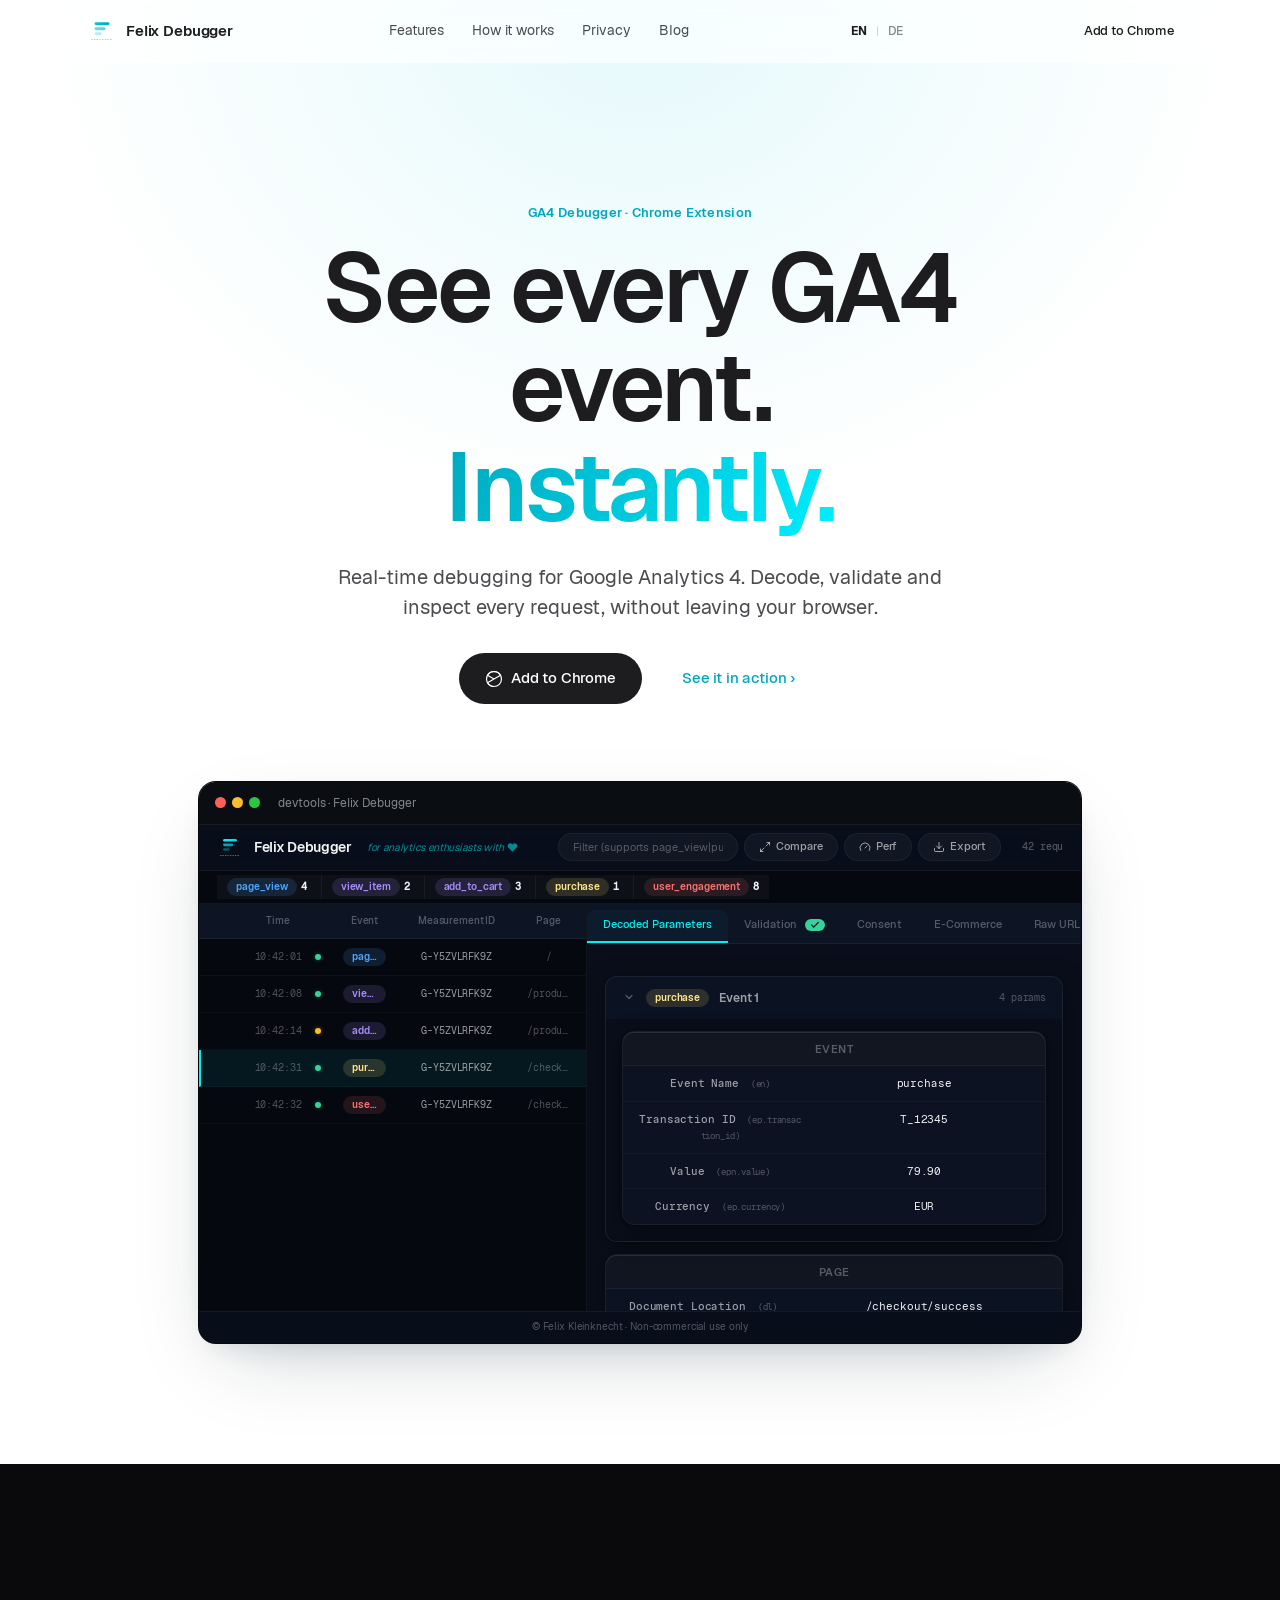
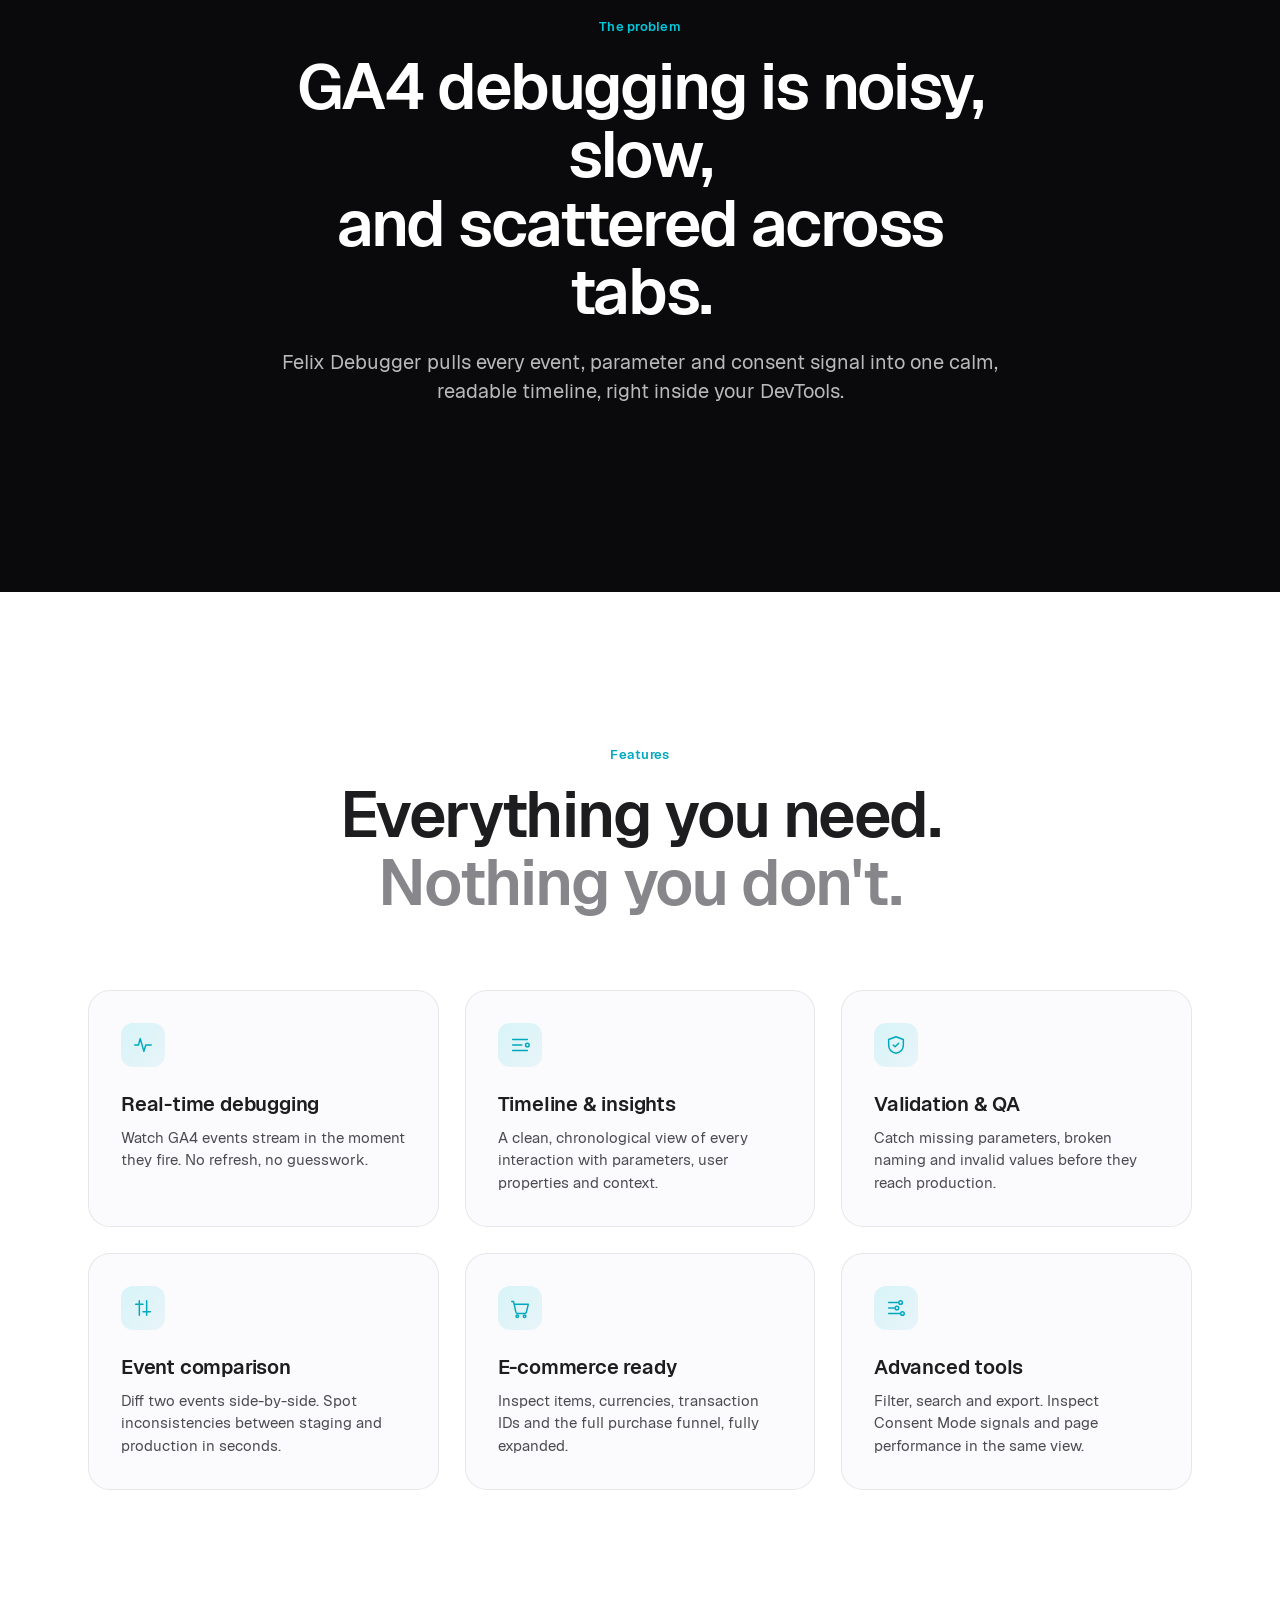
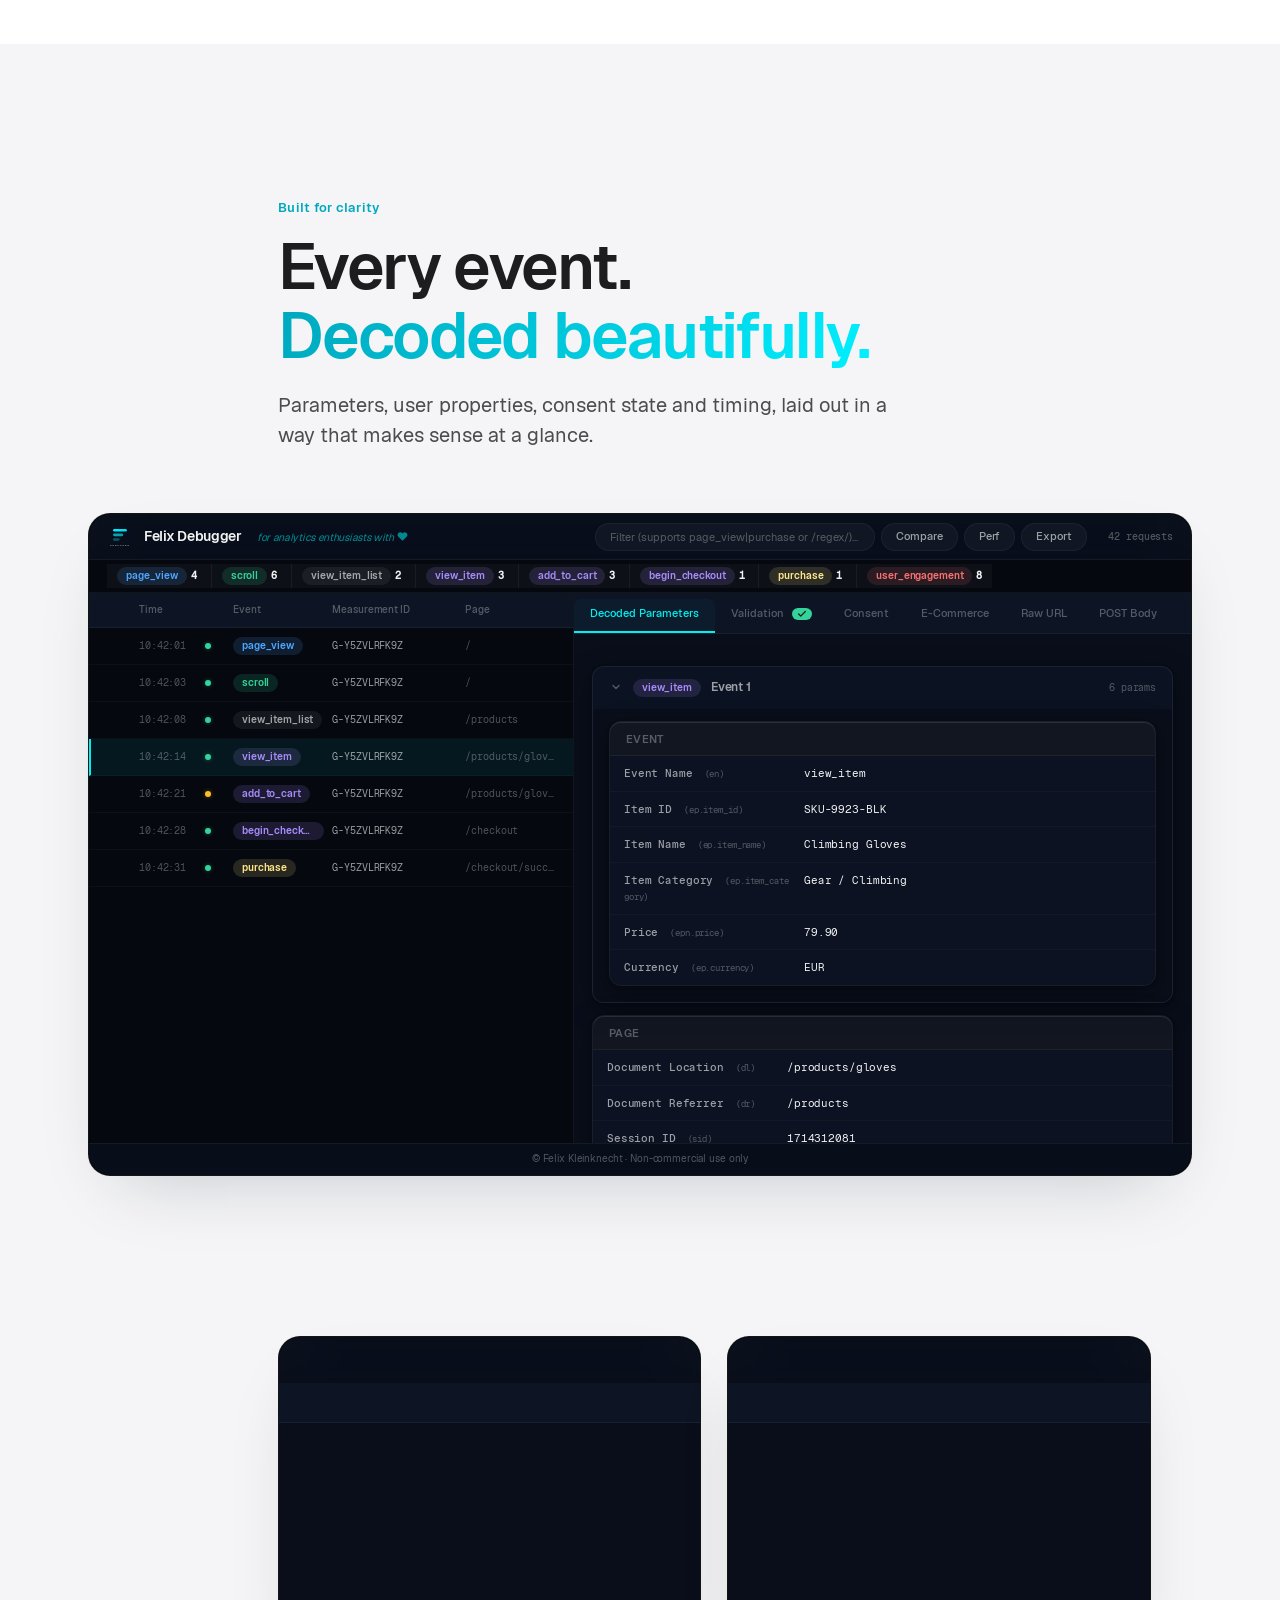
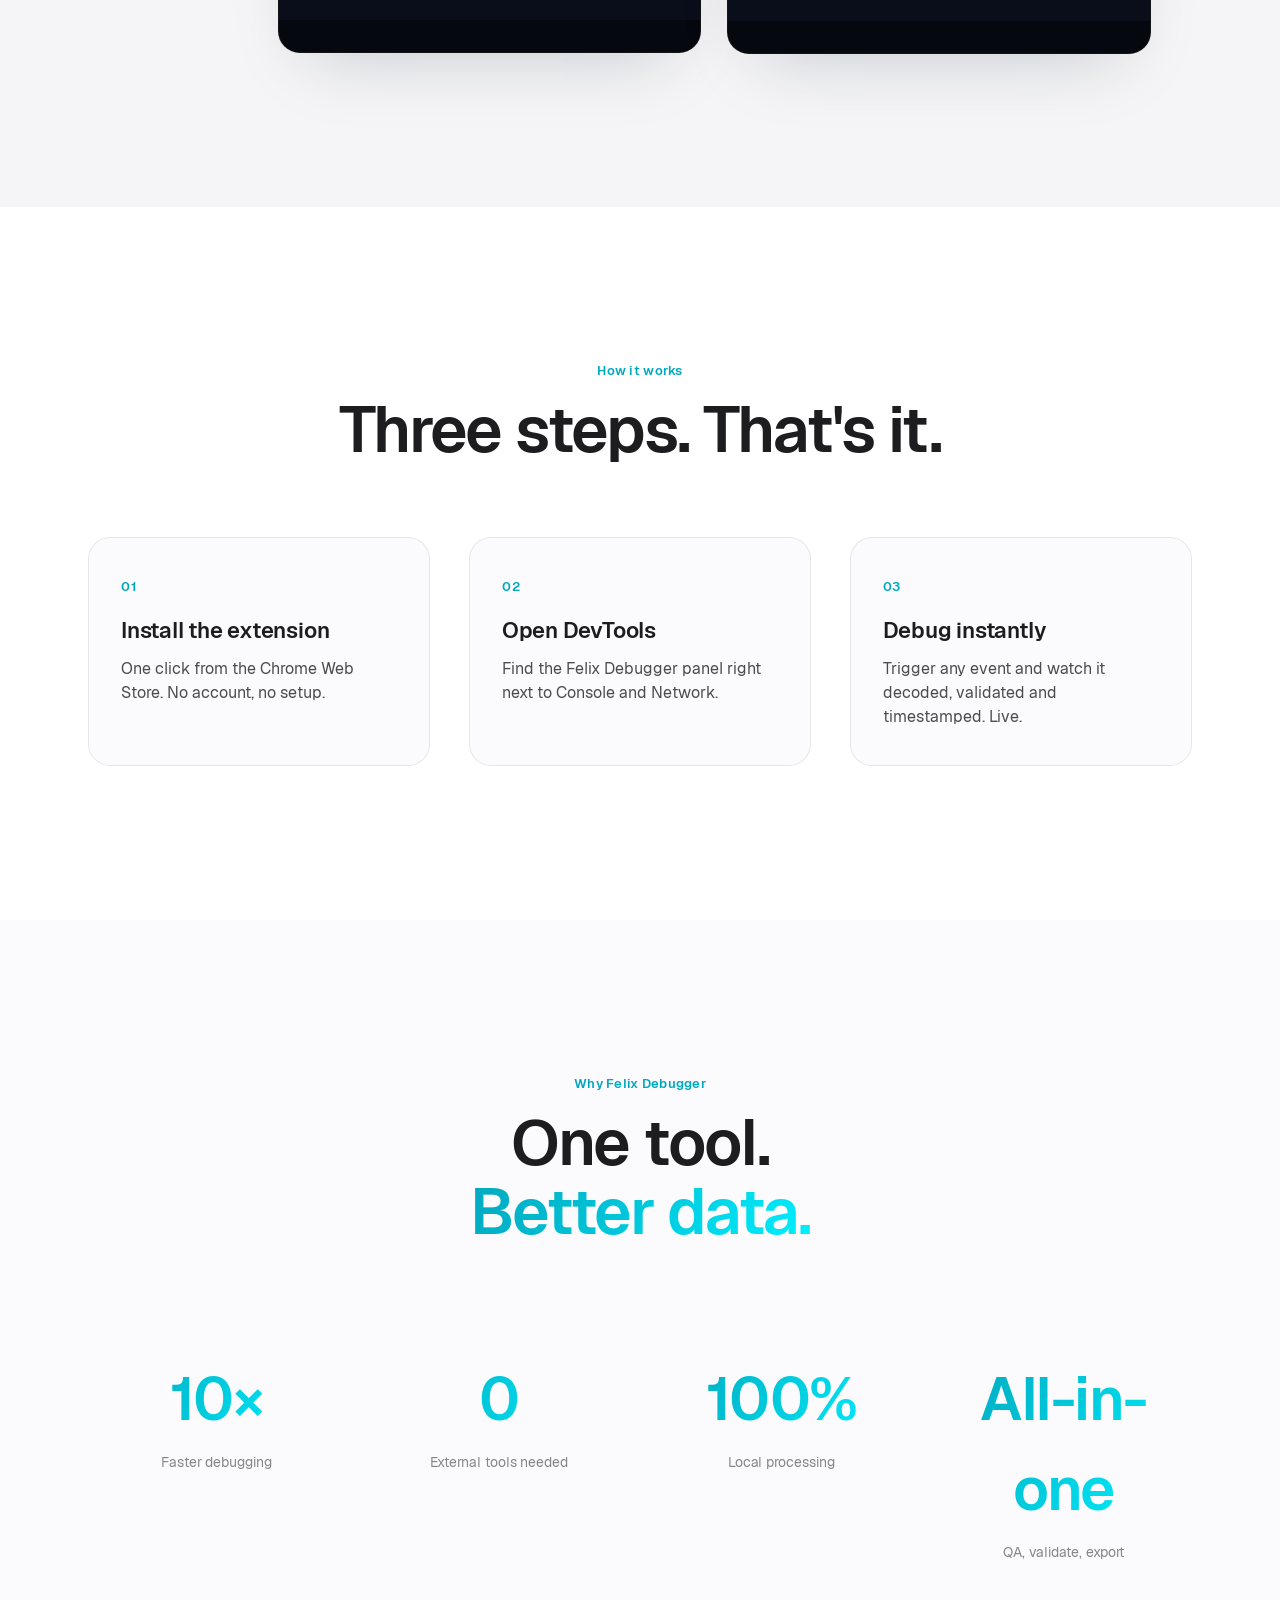
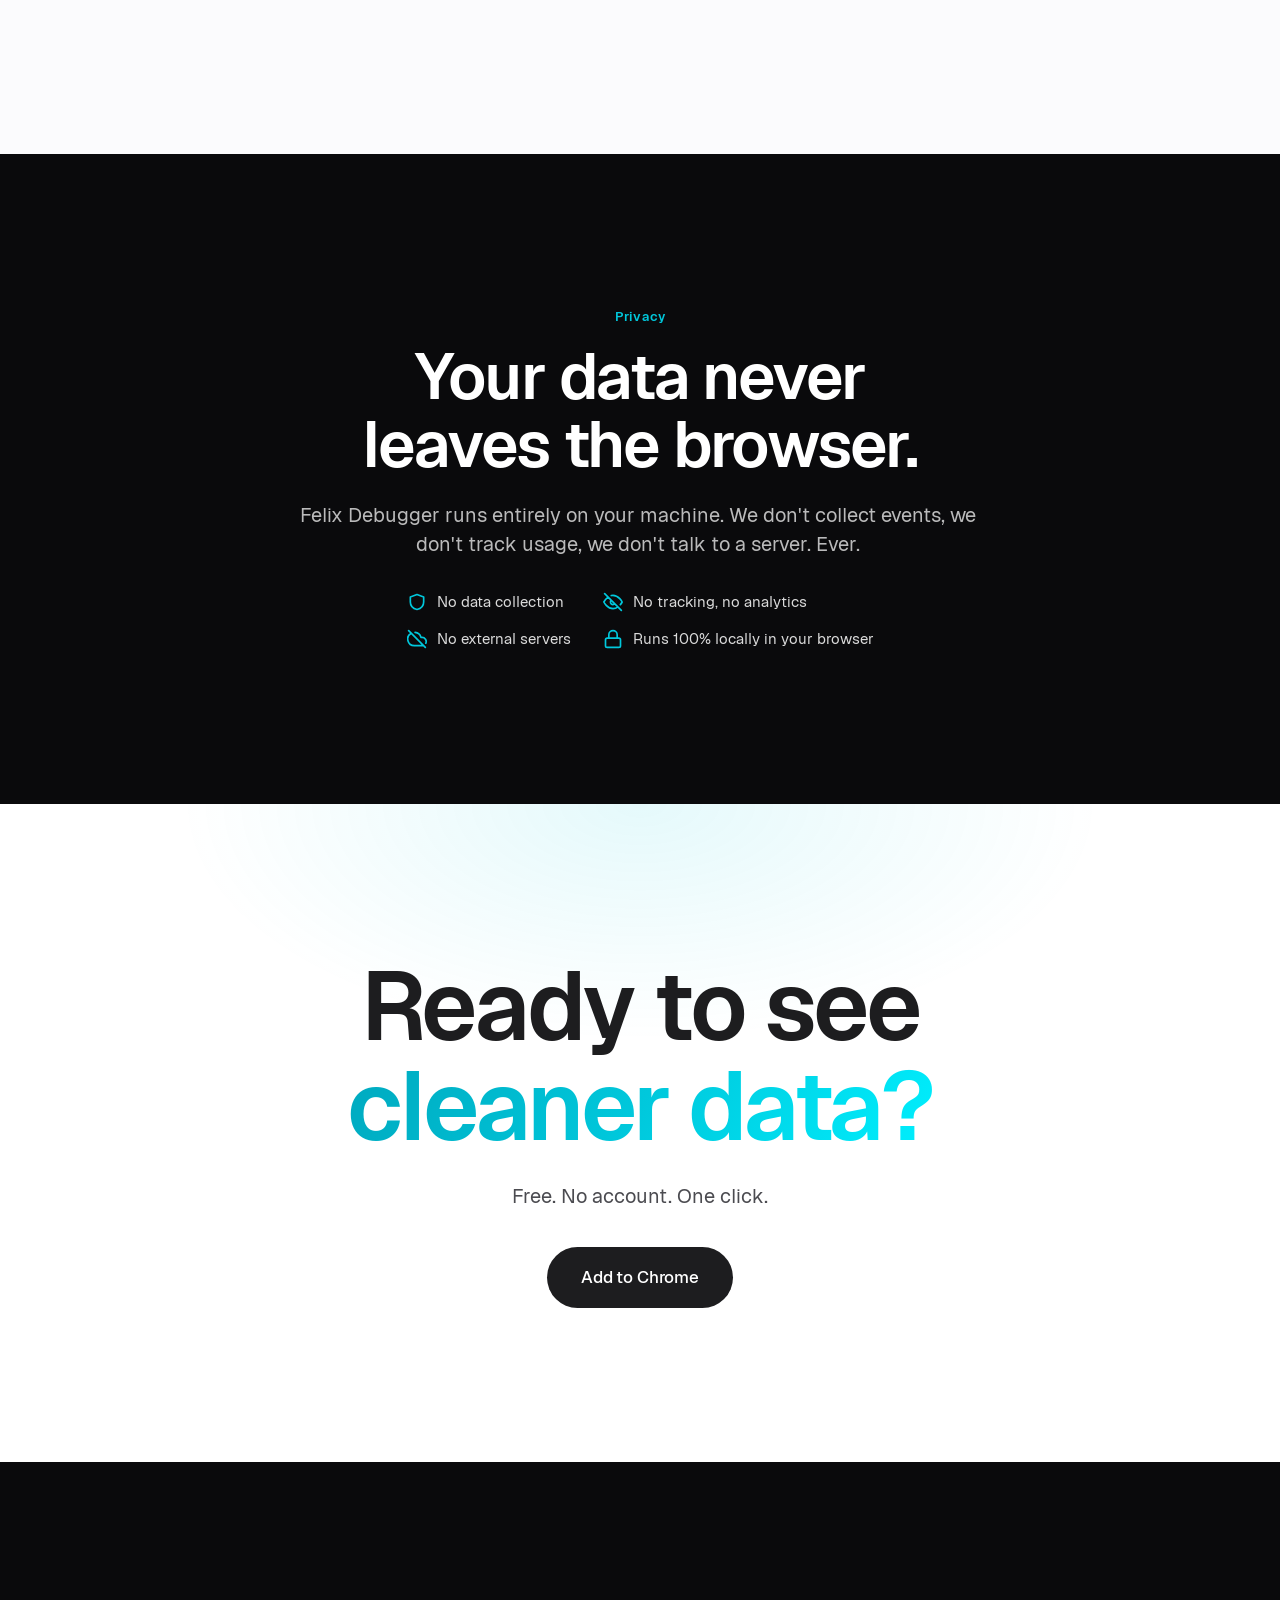
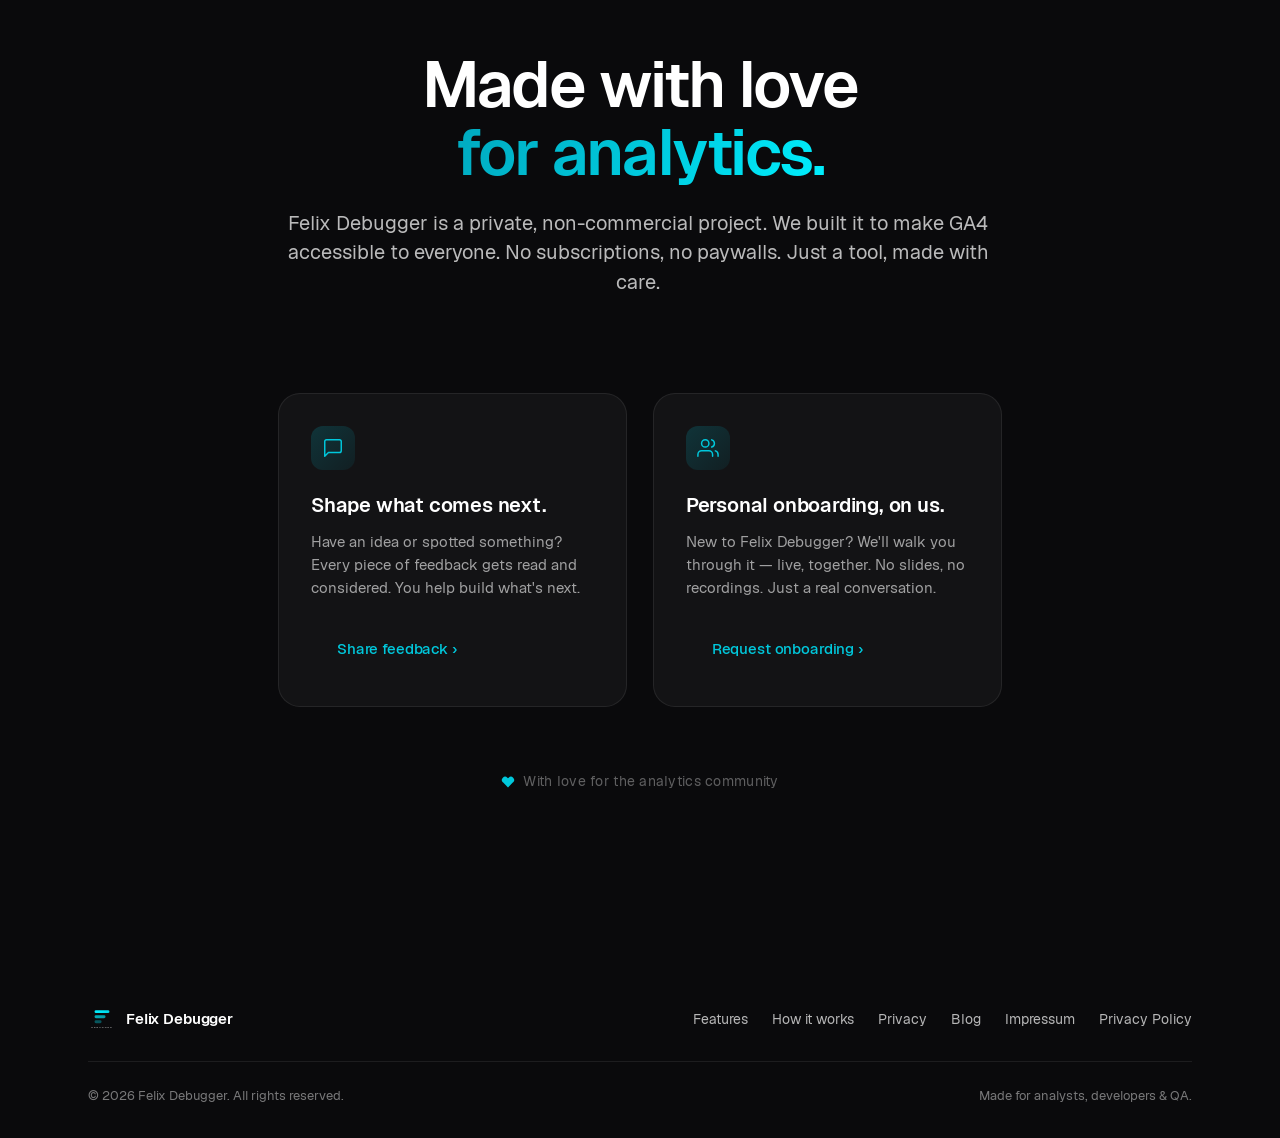
==== commit e27f7e10: "Blog" ====
--- a/index.html
+++ b/index.html
@@ -135,6 +135,7 @@
         <a href="#features" data-i18n="nav.features">Features</a>
         <a href="#how" data-i18n="nav.how">How it works</a>
         <a href="#privacy" data-i18n="nav.privacy">Privacy</a>
+        <a href="blog.html" data-i18n="nav.blog">Blog</a>
       </nav>
       <div class="lang-toggle" role="group" aria-label="Language">
         <button class="lang-toggle__btn" data-lang-btn="en">EN</button>
@@ -737,6 +738,7 @@
           <a href="#features" data-i18n="footer.features">Features</a>
           <a href="#how" data-i18n="footer.how">How it works</a>
           <a href="#privacy" data-i18n="footer.privacy">Privacy</a>
+          <a href="blog.html" data-i18n="footer.blog">Blog</a>
           <a href="impressum.html" data-i18n="footer.impressum">Impressum</a>
           <a href="datenschutz.html" data-i18n="footer.policy">Privacy Policy</a>
         </nav>
